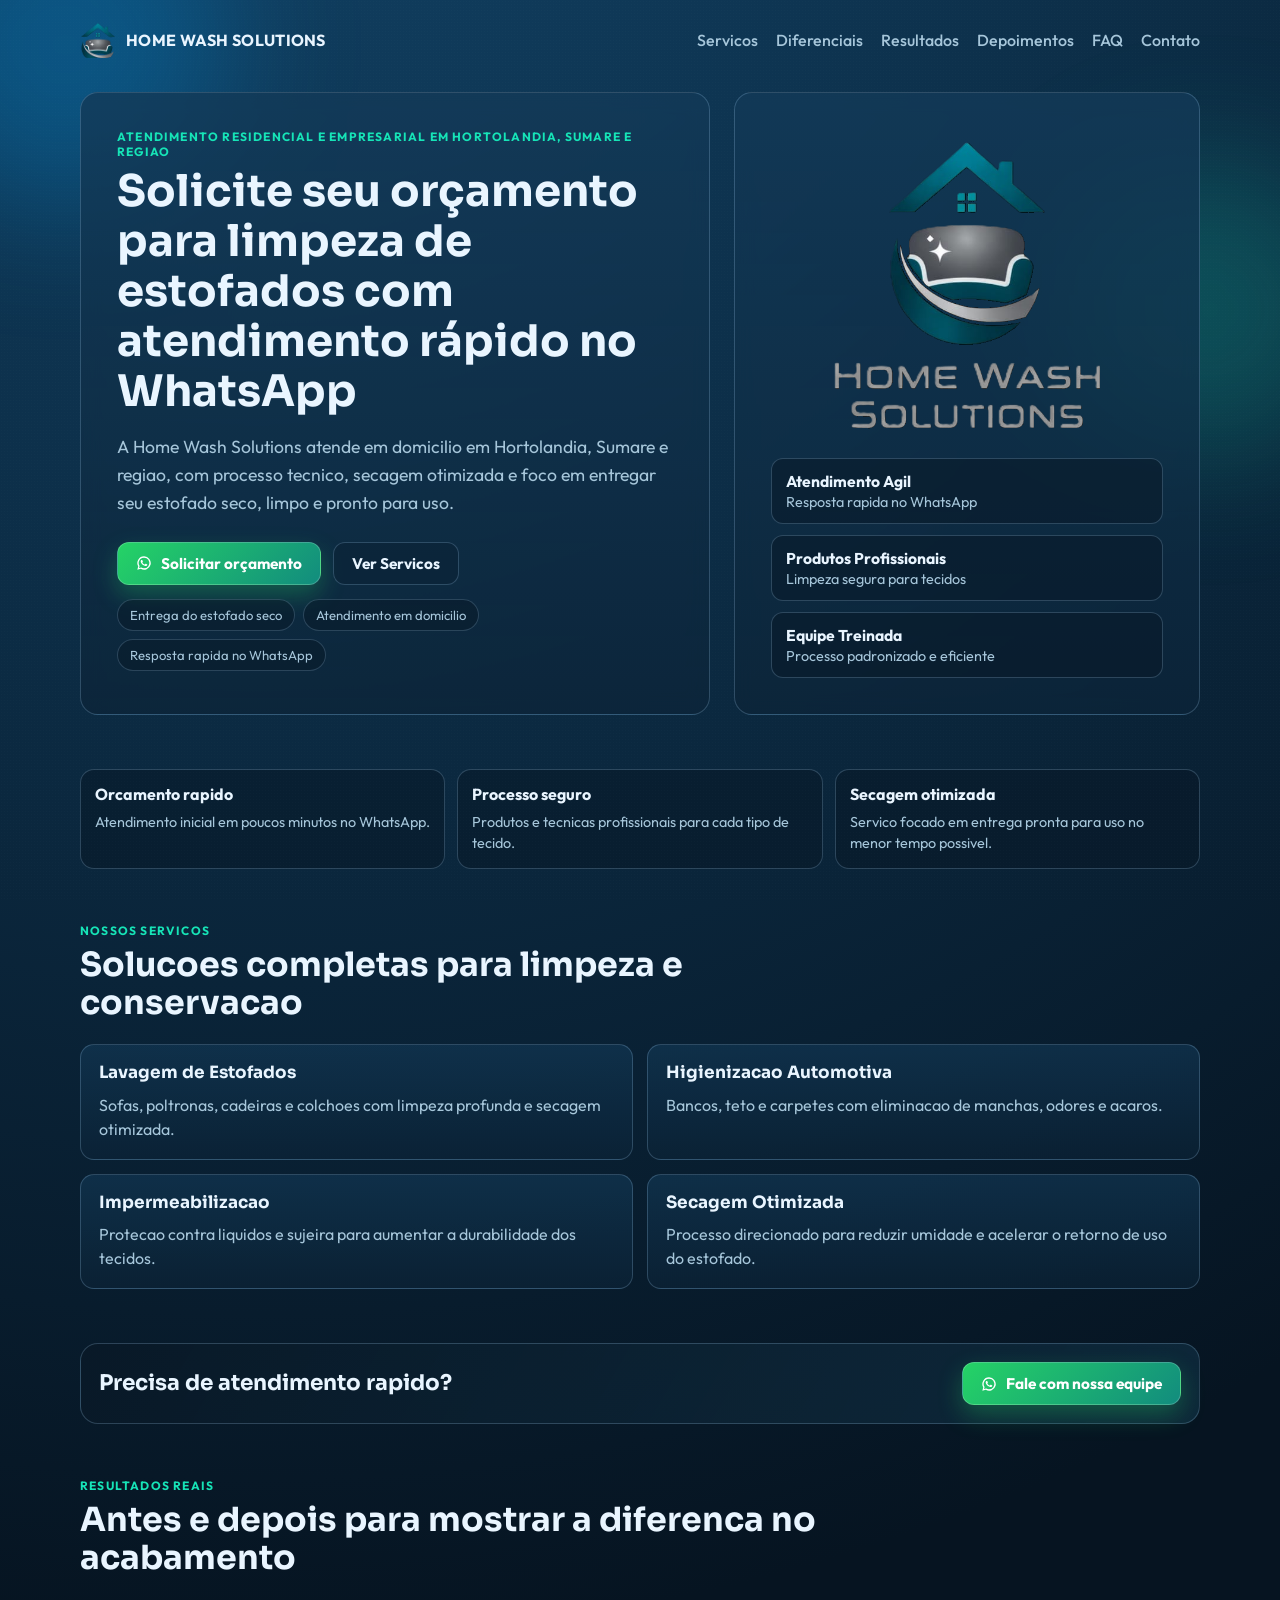
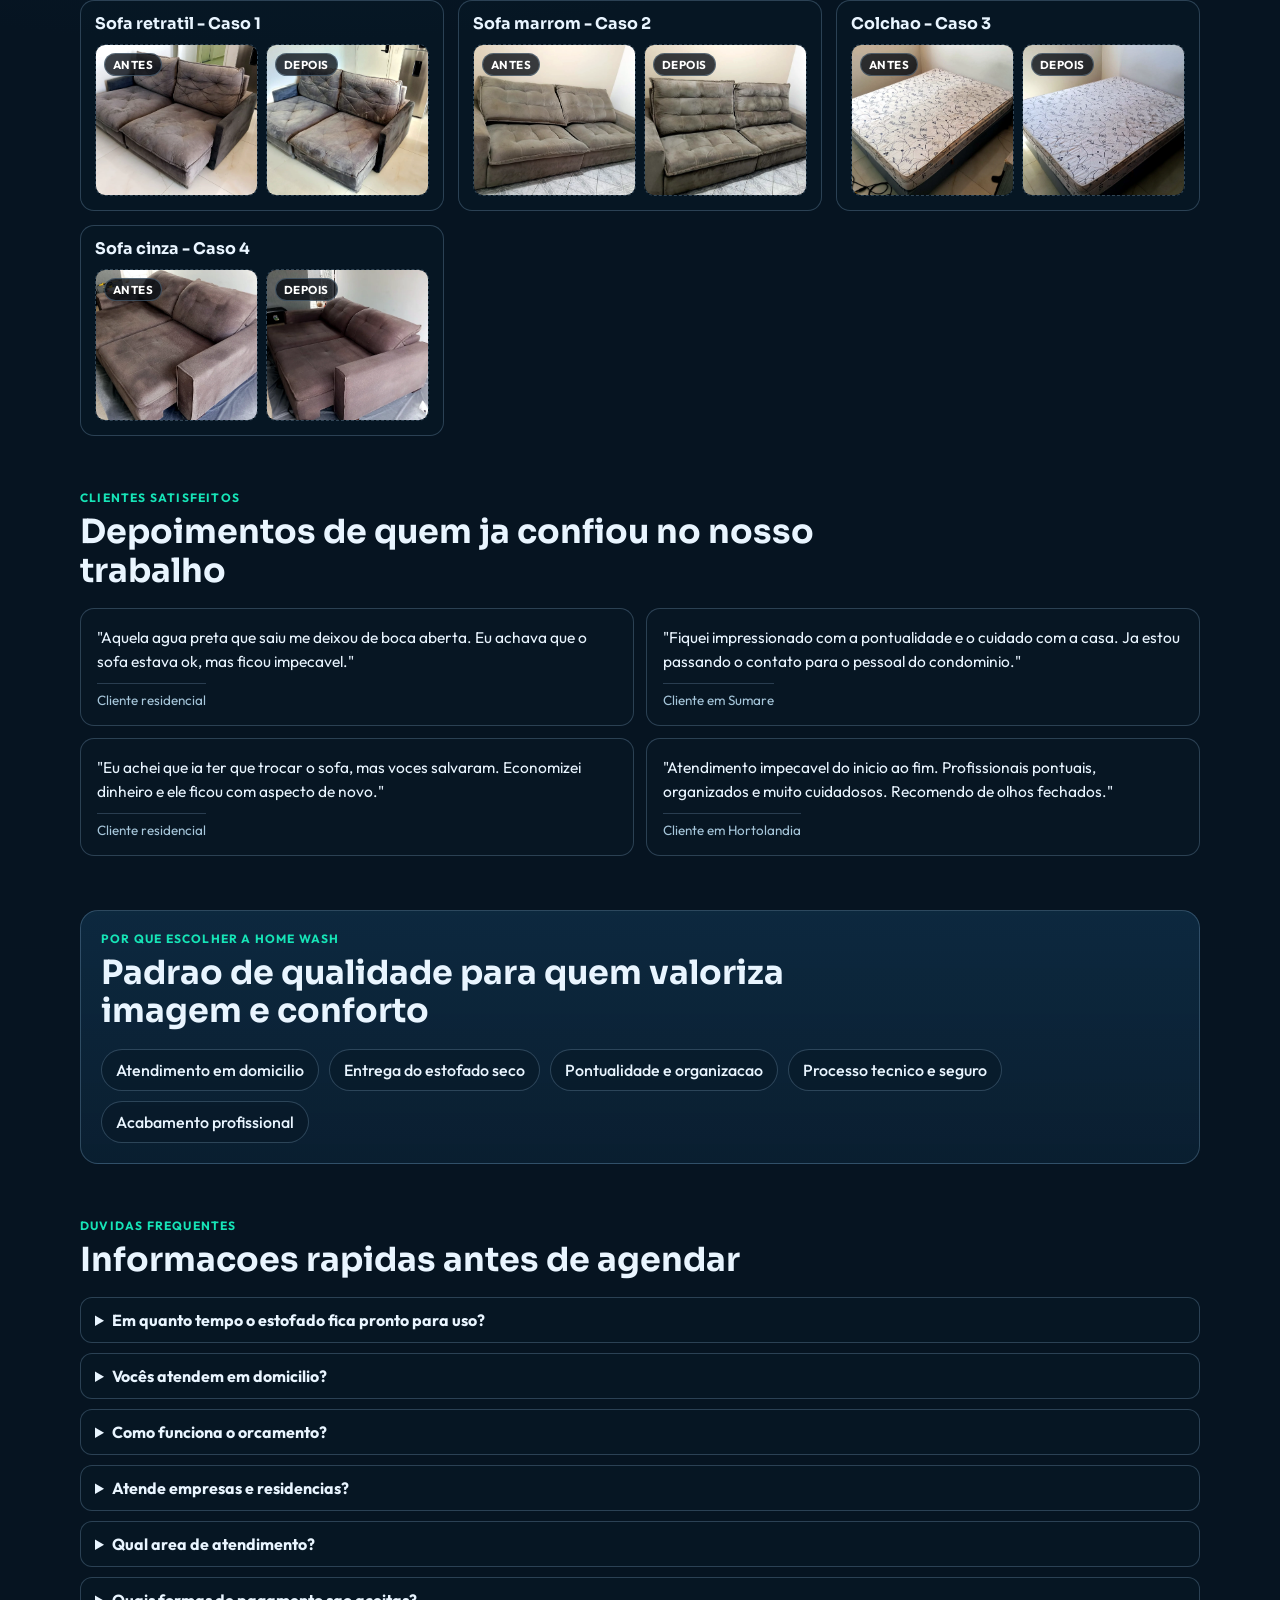
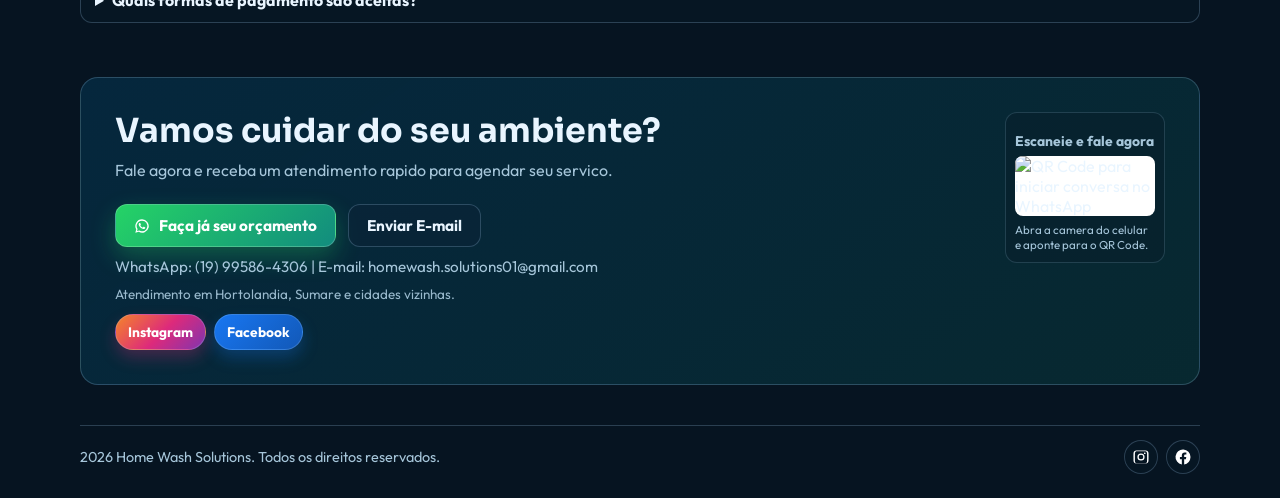
==== index.html @ 8a6bcd0e "Add brand-color hover states for footer social icons" ====
<!doctype html>
<html lang="pt-BR">
<head>
  <meta charset="UTF-8" />
  <meta name="viewport" content="width=device-width, initial-scale=1.0" />
  <title>Home Wash Solutions | Lavagem e Higienizacao Profissional</title>
  <meta name="description" content="Lavagem, higienizacao e impermeabilizacao profissional para estofados e interiores automotivos." />
  <link rel="icon" type="image/png" href="assets/favicon.png" />
  <link rel="preconnect" href="https://fonts.googleapis.com" />
  <link rel="preconnect" href="https://fonts.gstatic.com" crossorigin />
  <link href="https://fonts.googleapis.com/css2?family=Outfit:wght@300;400;500;600;700;800&family=Sora:wght@500;600;700&display=swap" rel="stylesheet" />
  <link rel="stylesheet" href="style.css" />
</head>
<body>
  <div class="bg-orb orb-a"></div>
  <div class="bg-orb orb-b"></div>
  <div class="noise"></div>

  <header class="topbar">
    <a class="brand" href="#inicio">
      <img src="assets/logo_symbol_clean.png" alt="Home Wash" />
      <span>HOME WASH SOLUTIONS</span>
    </a>
    <nav>
      <a href="#servicos">Servicos</a>
      <a href="#diferenciais">Diferenciais</a>
      <a href="#resultados">Resultados</a>
      <a href="#depoimentos">Depoimentos</a>
      <a href="#faq">FAQ</a>
      <a href="#contato">Contato</a>
    </nav>
  </header>

  <main id="inicio" class="hero">
    <section class="hero-copy">
      <p class="kicker">Atendimento residencial e empresarial em Hortolandia, Sumare e regiao</p>
      <h1>Solicite seu orçamento para limpeza de estofados com atendimento rápido no WhatsApp</h1>
      <p class="lead">
        A Home Wash Solutions atende em domicilio em Hortolandia, Sumare e regiao, com processo tecnico, secagem otimizada e foco em entregar seu estofado seco, limpo e pronto para uso.
      </p>
      <div class="cta-row">
        <a class="btn btn-whatsapp" href="https://wa.me/5519995864306" data-whatsapp-link="true" data-whatsapp-origin="hero_topo" target="_blank" rel="noopener noreferrer">
          <span class="btn-icon" aria-hidden="true">
            <svg viewBox="0 0 24 24" width="16" height="16" focusable="false" aria-hidden="true">
              <path d="M12 2a10 10 0 0 0-8.64 15.03L2 22l5.14-1.34A10 10 0 1 0 12 2Zm0 18a8 8 0 0 1-4.08-1.12l-.29-.17-3.06.8.82-2.98-.19-.3A8 8 0 1 1 12 20Zm4.5-6.02c-.25-.13-1.45-.72-1.68-.8-.22-.08-.38-.12-.55.13-.16.25-.62.79-.76.95-.14.17-.28.19-.53.06-.25-.13-1.06-.39-2.02-1.23-.74-.66-1.24-1.48-1.39-1.72-.14-.25-.01-.38.11-.51.11-.11.25-.28.37-.42.13-.14.17-.25.25-.42.08-.17.04-.31-.02-.44-.07-.13-.55-1.33-.75-1.82-.19-.47-.39-.41-.54-.41h-.46c-.17 0-.43.06-.66.31-.22.25-.85.83-.85 2.02s.87 2.35.99 2.52c.12.17 1.71 2.6 4.15 3.65.58.25 1.03.4 1.38.51.58.18 1.12.16 1.54.1.47-.07 1.45-.59 1.65-1.15.2-.56.2-1.04.14-1.15-.07-.1-.22-.16-.47-.29Z"/>
            </svg>
          </span>
          <span>Solicitar orçamento</span>
        </a>
        <a class="btn btn-ghost" href="#servicos">Ver Servicos</a>
      </div>
      <div class="hero-points">
        <span>Entrega do estofado seco</span>
        <span>Atendimento em domicilio</span>
        <span>Resposta rapida no WhatsApp</span>
      </div>
    </section>

    <section class="hero-card">
      <img class="logo-full" src="assets/logo_full_clean.png" alt="Logo Home Wash Solutions" />
      <div class="trust-grid">
        <article>
          <strong>Atendimento Agil</strong>
          <span>Resposta rapida no WhatsApp</span>
        </article>
        <article>
          <strong>Produtos Profissionais</strong>
          <span>Limpeza segura para tecidos</span>
        </article>
        <article>
          <strong>Equipe Treinada</strong>
          <span>Processo padronizado e eficiente</span>
        </article>
      </div>
    </section>
  </main>

  <section class="section quick-proof" aria-label="Confianca e agilidade">
    <article>
      <strong>Orcamento rapido</strong>
      <span>Atendimento inicial em poucos minutos no WhatsApp.</span>
    </article>
    <article>
      <strong>Processo seguro</strong>
      <span>Produtos e tecnicas profissionais para cada tipo de tecido.</span>
    </article>
    <article>
      <strong>Secagem otimizada</strong>
      <span>Servico focado em entrega pronta para uso no menor tempo possivel.</span>
    </article>
  </section>

  <section id="servicos" class="section">
    <div class="section-head">
      <p class="kicker">Nossos servicos</p>
      <h2>Solucoes completas para limpeza e conservacao</h2>
    </div>
    <div class="services-grid">
      <article class="service-card">
        <h3>Lavagem de Estofados</h3>
        <p>Sofas, poltronas, cadeiras e colchoes com limpeza profunda e secagem otimizada.</p>
      </article>
      <article class="service-card">
        <h3>Higienizacao Automotiva</h3>
        <p>Bancos, teto e carpetes com eliminacao de manchas, odores e acaros.</p>
      </article>
      <article class="service-card">
        <h3>Impermeabilizacao</h3>
        <p>Protecao contra liquidos e sujeira para aumentar a durabilidade dos tecidos.</p>
      </article>
      <article class="service-card">
        <h3>Secagem Otimizada</h3>
        <p>Processo direcionado para reduzir umidade e acelerar o retorno de uso do estofado.</p>
      </article>
    </div>
  </section>

  <section class="section cta-strip" aria-label="Chamada para acao">
    <h3>Precisa de atendimento rapido?</h3>
    <a class="btn btn-whatsapp" href="https://wa.me/5519995864306" data-whatsapp-link="true" data-whatsapp-origin="cta_intermediaria" target="_blank" rel="noopener noreferrer">
      <span class="btn-icon" aria-hidden="true">
        <svg viewBox="0 0 24 24" width="16" height="16" focusable="false" aria-hidden="true">
          <path d="M12 2a10 10 0 0 0-8.64 15.03L2 22l5.14-1.34A10 10 0 1 0 12 2Zm0 18a8 8 0 0 1-4.08-1.12l-.29-.17-3.06.8.82-2.98-.19-.3A8 8 0 1 1 12 20Zm4.5-6.02c-.25-.13-1.45-.72-1.68-.8-.22-.08-.38-.12-.55.13-.16.25-.62.79-.76.95-.14.17-.28.19-.53.06-.25-.13-1.06-.39-2.02-1.23-.74-.66-1.24-1.48-1.39-1.72-.14-.25-.01-.38.11-.51.11-.11.25-.28.37-.42.13-.14.17-.25.25-.42.08-.17.04-.31-.02-.44-.07-.13-.55-1.33-.75-1.82-.19-.47-.39-.41-.54-.41h-.46c-.17 0-.43.06-.66.31-.22.25-.85.83-.85 2.02s.87 2.35.99 2.52c.12.17 1.71 2.6 4.15 3.65.58.25 1.03.4 1.38.51.58.18 1.12.16 1.54.1.47-.07 1.45-.59 1.65-1.15.2-.56.2-1.04.14-1.15-.07-.1-.22-.16-.47-.29Z"/>
        </svg>
      </span>
      <span>Fale com nossa equipe</span>
    </a>
  </section>

  <section id="resultados" class="section">
    <div class="section-head">
      <p class="kicker">Resultados reais</p>
      <h2>Antes e depois para mostrar a diferenca no acabamento</h2>
    </div>
    <div class="before-after-grid">
      <article class="before-after-card">
        <h3>Sofa retratil - Caso 1</h3>
        <div class="before-after-pair">
          <div class="before-after-slot">
            <img class="before-after-image" src="assets/resultados/sofa1a.webp" alt="Sofa retratil antes da limpeza" loading="lazy" />
            <span class="before-after-label">Antes</span>
          </div>
          <div class="before-after-slot">
            <img class="before-after-image" src="assets/resultados/sofa1d.webp" alt="Sofa retratil depois da limpeza" loading="lazy" />
            <span class="before-after-label">Depois</span>
          </div>
        </div>
      </article>
      <article class="before-after-card">
        <h3>Sofa marrom - Caso 2</h3>
        <div class="before-after-pair">
          <div class="before-after-slot">
            <img class="before-after-image" src="assets/resultados/sofa2a.webp" alt="Sofa marrom antes da limpeza" loading="lazy" />
            <span class="before-after-label">Antes</span>
          </div>
          <div class="before-after-slot">
            <img class="before-after-image" src="assets/resultados/sofa2d.webp" alt="Sofa marrom depois da limpeza" loading="lazy" />
            <span class="before-after-label">Depois</span>
          </div>
        </div>
      </article>
      <article class="before-after-card">
        <h3>Colchao - Caso 3</h3>
        <div class="before-after-pair">
          <div class="before-after-slot">
            <img class="before-after-image" src="assets/resultados/colchao1a.webp" alt="Colchao antes da higienizacao" loading="lazy" />
            <span class="before-after-label">Antes</span>
          </div>
          <div class="before-after-slot">
            <img class="before-after-image" src="assets/resultados/colchao1d.webp" alt="Colchao depois da higienizacao" loading="lazy" />
            <span class="before-after-label">Depois</span>
          </div>
        </div>
      </article>
      <article class="before-after-card">
        <h3>Sofa cinza - Caso 4</h3>
        <div class="before-after-pair">
          <div class="before-after-slot">
            <img class="before-after-image" src="assets/resultados/sofa3a.webp" alt="Sofa cinza antes da limpeza" loading="lazy" />
            <span class="before-after-label">Antes</span>
          </div>
          <div class="before-after-slot">
            <img class="before-after-image" src="assets/resultados/sofa3d.webp" alt="Sofa cinza depois da limpeza" loading="lazy" />
            <span class="before-after-label">Depois</span>
          </div>
        </div>
      </article>
    </div>
  </section>

  <section id="depoimentos" class="section testimonials">
    <div class="section-head">
      <p class="kicker">Clientes satisfeitos</p>
      <h2>Depoimentos de quem ja confiou no nosso trabalho</h2>
    </div>
    <div class="testimonials-grid">
      <article class="testimonial-card">
        <p>"Aquela agua preta que saiu me deixou de boca aberta. Eu achava que o sofa estava ok, mas ficou impecavel."</p>
        <span>Cliente residencial</span>
      </article>
      <article class="testimonial-card">
        <p>"Fiquei impressionado com a pontualidade e o cuidado com a casa. Ja estou passando o contato para o pessoal do condominio."</p>
        <span>Cliente em Sumare</span>
      </article>
      <article class="testimonial-card">
        <p>"Eu achei que ia ter que trocar o sofa, mas voces salvaram. Economizei dinheiro e ele ficou com aspecto de novo."</p>
        <span>Cliente residencial</span>
      </article>
      <article class="testimonial-card">
        <p>"Atendimento impecavel do inicio ao fim. Profissionais pontuais, organizados e muito cuidadosos. Recomendo de olhos fechados."</p>
        <span>Cliente em Hortolandia</span>
      </article>
    </div>
  </section>

  <section id="diferenciais" class="section section-alt">
    <div class="section-head">
      <p class="kicker">Por que escolher a Home Wash</p>
      <h2>Padrao de qualidade para quem valoriza imagem e conforto</h2>
    </div>
    <div class="features-row">
      <div class="feature-pill">Atendimento em domicilio</div>
      <div class="feature-pill">Entrega do estofado seco</div>
      <div class="feature-pill">Pontualidade e organizacao</div>
      <div class="feature-pill">Processo tecnico e seguro</div>
      <div class="feature-pill">Acabamento profissional</div>
    </div>
  </section>

  <section id="faq" class="section faq-section">
    <div class="section-head">
      <p class="kicker">Duvidas frequentes</p>
      <h2>Informacoes rapidas antes de agendar</h2>
    </div>
    <div class="faq-list">
      <details>
        <summary>Em quanto tempo o estofado fica pronto para uso?</summary>
        <p>O tempo varia conforme o tecido e ambiente, mas o processo e focado em secagem otimizada para liberar o uso o quanto antes.</p>
      </details>
      <details>
        <summary>Vocês atendem em domicilio?</summary>
        <p>Sim. O atendimento e feito no local, com equipamentos e produtos adequados para cada tipo de servico.</p>
      </details>
      <details>
        <summary>Como funciona o orcamento?</summary>
        <p>Voce envia as informacoes no WhatsApp e retornamos com orientacao e valor estimado conforme o tipo de estofado.</p>
      </details>
      <details>
        <summary>Atende empresas e residencias?</summary>
        <p>Sim. Atendemos clientes residenciais e tambem ambientes comerciais.</p>
      </details>
      <details>
        <summary>Qual area de atendimento?</summary>
        <p>Atendemos Hortolandia, Sumare e cidades vizinhas, sempre mediante confirmacao no WhatsApp.</p>
      </details>
      <details>
        <summary>Quais formas de pagamento sao aceitas?</summary>
        <p>As formas de pagamento sao informadas no atendimento para facilitar a confirmacao do servico.</p>
      </details>
    </div>
  </section>

  <section id="contato" class="section contact">
    <div class="contact-box">
      <div class="contact-layout">
        <div class="contact-copy">
          <h2>Vamos cuidar do seu ambiente?</h2>
          <p>Fale agora e receba um atendimento rapido para agendar seu servico.</p>
          <div class="cta-row">
            <a class="btn btn-whatsapp" href="https://wa.me/5519995864306" data-whatsapp-link="true" data-whatsapp-origin="contato_final" target="_blank" rel="noopener noreferrer">
              <span class="btn-icon" aria-hidden="true">
                <svg viewBox="0 0 24 24" width="16" height="16" focusable="false" aria-hidden="true">
                  <path d="M12 2a10 10 0 0 0-8.64 15.03L2 22l5.14-1.34A10 10 0 1 0 12 2Zm0 18a8 8 0 0 1-4.08-1.12l-.29-.17-3.06.8.82-2.98-.19-.3A8 8 0 1 1 12 20Zm4.5-6.02c-.25-.13-1.45-.72-1.68-.8-.22-.08-.38-.12-.55.13-.16.25-.62.79-.76.95-.14.17-.28.19-.53.06-.25-.13-1.06-.39-2.02-1.23-.74-.66-1.24-1.48-1.39-1.72-.14-.25-.01-.38.11-.51.11-.11.25-.28.37-.42.13-.14.17-.25.25-.42.08-.17.04-.31-.02-.44-.07-.13-.55-1.33-.75-1.82-.19-.47-.39-.41-.54-.41h-.46c-.17 0-.43.06-.66.31-.22.25-.85.83-.85 2.02s.87 2.35.99 2.52c.12.17 1.71 2.6 4.15 3.65.58.25 1.03.4 1.38.51.58.18 1.12.16 1.54.1.47-.07 1.45-.59 1.65-1.15.2-.56.2-1.04.14-1.15-.07-.1-.22-.16-.47-.29Z"/>
                </svg>
              </span>
              <span>Faça já seu orçamento</span>
            </a>
            <a class="btn btn-ghost" href="mailto:homewash.solutions01@gmail.com">Enviar E-mail</a>
          </div>
          <p class="contact-meta">WhatsApp: (19) 99586-4306 | E-mail: homewash.solutions01@gmail.com</p>
          <p class="contact-region">Atendimento em Hortolandia, Sumare e cidades vizinhas.</p>
          <div class="social-links" aria-label="Redes sociais">
            <a class="social-link instagram" href="https://www.instagram.com/homewash.solutions" target="_blank" rel="noopener noreferrer">
              <span>Instagram</span>
            </a>
            <a class="social-link facebook" href="https://www.facebook.com/HomeWashSolutions/" target="_blank" rel="noopener noreferrer">
              <span>Facebook</span>
            </a>
          </div>
        </div>
        <aside class="contact-qr" aria-label="QR Code do WhatsApp">
          <p class="qr-title">Escaneie e fale agora</p>
          <img src="https://api.qrserver.com/v1/create-qr-code/?size=220x220&data=https%3A%2F%2Fwa.me%2F5519995864306%3Ftext%3DOl%25C3%25A1!%2520Vi%2520o%2520site%2520da%2520Home%2520Wash%2520Solutions%2520e%2520gostaria%2520de%2520solicitar%2520um%2520or%25C3%25A7amento%2520para%2520limpeza%2520de%2520estofados.%2520Como%2520funciona%253F" alt="QR Code para iniciar conversa no WhatsApp" loading="lazy" />
          <span class="qr-caption">Abra a camera do celular e aponte para o QR Code.</span>
        </aside>
      </div>
    </div>
  </section>

  <footer>
    <div class="footer-content">
      <span><span id="year"></span> Home Wash Solutions. Todos os direitos reservados.</span>
      <div class="footer-social" aria-label="Redes sociais no rodape">
        <a class="footer-social-instagram" href="https://www.instagram.com/homewash.solutions" target="_blank" rel="noopener noreferrer" aria-label="Instagram Home Wash Solutions" title="Instagram">
          <svg viewBox="0 0 24 24" aria-hidden="true" focusable="false">
            <path d="M12 7.2a4.8 4.8 0 1 0 0 9.6 4.8 4.8 0 0 0 0-9.6Zm0 7.9A3.1 3.1 0 1 1 12 8.9a3.1 3.1 0 0 1 0 6.2Zm6.12-8.1a1.12 1.12 0 1 1-2.24 0 1.12 1.12 0 0 1 2.24 0ZM22 6.98c-.05-1.03-.28-1.95-1.03-2.7-.75-.75-1.67-.98-2.7-1.03C17.21 3.2 16.95 3.2 12 3.2s-5.21 0-6.27.05c-1.03.05-1.95.28-2.7 1.03-.75.75-.98 1.67-1.03 2.7C1.95 8.04 1.95 8.3 1.95 12s0 3.96.05 5.02c.05 1.03.28 1.95 1.03 2.7.75.75 1.67.98 2.7 1.03 1.06.05 1.32.05 6.27.05s5.21 0 6.27-.05c1.03-.05 1.95-.28 2.7-1.03.75-.75.98-1.67 1.03-2.7.05-1.06.05-1.32.05-5.02s0-3.96-.05-5.02Zm-1.94 10.58c-.04.84-.18 1.29-.36 1.58-.24.4-.53.69-.93.93-.29.18-.74.32-1.58.36-.91.04-1.18.05-5.19.05s-4.28 0-5.19-.05c-.84-.04-1.29-.18-1.58-.36a2.22 2.22 0 0 1-.93-.93c-.18-.29-.32-.74-.36-1.58-.04-.91-.05-1.18-.05-5.19s0-4.28.05-5.19c.04-.84.18-1.29.36-1.58.24-.4.53-.69.93-.93.29-.18.74-.32 1.58-.36.91-.04 1.18-.05 5.19-.05s4.28 0 5.19.05c.84.04 1.29.18 1.58.36.4.24.69.53.93.93.18.29.32.74.36 1.58.04.91.05 1.18.05 5.19s0 4.28-.05 5.19Z"/>
          </svg>
        </a>
        <a class="footer-social-facebook" href="https://www.facebook.com/HomeWashSolutions/" target="_blank" rel="noopener noreferrer" aria-label="Facebook Home Wash Solutions" title="Facebook">
          <svg viewBox="0 0 24 24" aria-hidden="true" focusable="false">
            <path d="M22 12a10 10 0 1 0-11.56 9.88v-6.98H7.9V12h2.54V9.8c0-2.5 1.5-3.88 3.78-3.88 1.1 0 2.25.2 2.25.2v2.46H15.2c-1.26 0-1.65.78-1.65 1.58V12h2.8l-.45 2.9h-2.35v6.98A10 10 0 0 0 22 12Z"/>
          </svg>
        </a>
      </div>
    </div>
  </footer>

  <script>
    const whatsappPhone = "5519995864306";
    const baseWhatsappMessage = "Olá! Vi o site da Home Wash Solutions e gostaria de solicitar um orçamento para limpeza de estofados. Como funciona?";
    const encodedWhatsappMessage = encodeURIComponent(baseWhatsappMessage);
    const whatsappAppUrl = `whatsapp://send?phone=${whatsappPhone}&text=${encodedWhatsappMessage}`;
    const whatsappWebUrl = `https://wa.me/${whatsappPhone}?text=${encodedWhatsappMessage}`;
    const isMobileDevice = /Android|iPhone|iPad|iPod|IEMobile|Opera Mini/i.test(navigator.userAgent || "");

    document.querySelectorAll('[data-whatsapp-link="true"]').forEach((link) => {
      link.href = isMobileDevice ? whatsappAppUrl : whatsappWebUrl;
      link.addEventListener("click", () => {
        if (!isMobileDevice) {
          return;
        }
        // Fallback para WhatsApp Web se o app nao abrir.
        setTimeout(() => {
          if (!document.hidden) {
            window.location.href = whatsappWebUrl;
          }
        }, 900);
      });
    });

    document.getElementById('year').textContent = new Date().getFullYear();
  </script>
</body>
</html>
---- style.css ----
:root {
  --bg: #061421;
  --bg-soft: #0c2438;
  --card: #0f2f48;
  --card-alt: #133a58;
  --text: #e9f5ff;
  --muted: #a6c6da;
  --line: rgba(173, 220, 255, 0.22);
  --primary: #00a9ff;
  --primary-strong: #0087ce;
  --whatsapp: #25d366;
  --whatsapp-strong: #128c7e;
  --accent: #16e4b7;
  --radius: 18px;
}

* {
  box-sizing: border-box;
}

html,
body {
  margin: 0;
  padding: 0;
}

body {
  font-family: "Outfit", sans-serif;
  background: radial-gradient(circle at 20% -10%, #12456a 0%, var(--bg) 48%), var(--bg);
  color: var(--text);
  min-height: 100vh;
  overflow-x: hidden;
}

.noise {
  position: fixed;
  inset: 0;
  pointer-events: none;
  opacity: 0.12;
  background-image: radial-gradient(rgba(255, 255, 255, 0.12) 0.4px, transparent 0.4px);
  background-size: 3px 3px;
}

.bg-orb {
  position: fixed;
  border-radius: 999px;
  filter: blur(64px);
  z-index: -1;
}

.orb-a {
  width: 330px;
  height: 330px;
  background: rgba(0, 169, 255, 0.25);
  top: -120px;
  left: -100px;
}

.orb-b {
  width: 300px;
  height: 300px;
  background: rgba(22, 228, 183, 0.2);
  right: -80px;
  top: 160px;
}

.topbar {
  width: min(1120px, 92%);
  margin: 22px auto 0;
  display: flex;
  justify-content: space-between;
  align-items: center;
  gap: 14px;
}

.brand {
  display: inline-flex;
  align-items: center;
  gap: 10px;
  color: var(--text);
  text-decoration: none;
  font-weight: 700;
  letter-spacing: 0.3px;
}

.brand img {
  width: 36px;
  height: 36px;
  border-radius: 8px;
  background: transparent;
}

nav {
  display: inline-flex;
  gap: 18px;
}

nav a {
  color: var(--muted);
  text-decoration: none;
  font-weight: 500;
  transition: color 0.2s ease;
}

nav a:hover {
  color: var(--text);
}

.hero {
  width: min(1120px, 92%);
  margin: 34px auto 0;
  display: grid;
  grid-template-columns: 1.15fr 0.85fr;
  gap: 24px;
  align-items: stretch;
}

.hero-copy,
.hero-card {
  background: linear-gradient(180deg, rgba(19, 58, 88, 0.8), rgba(12, 36, 56, 0.72));
  border: 1px solid var(--line);
  border-radius: var(--radius);
  padding: clamp(22px, 3.2vw, 36px);
  backdrop-filter: blur(10px);
}

.kicker {
  text-transform: uppercase;
  letter-spacing: 1.2px;
  color: var(--accent);
  font-size: 12px;
  margin: 0 0 8px;
  font-weight: 700;
}

h1,
h2,
h3 {
  font-family: "Sora", sans-serif;
  line-height: 1.15;
  margin: 0;
}

h1 {
  font-size: clamp(1.8rem, 3.4vw, 3rem);
}

h2 {
  font-size: clamp(1.5rem, 2.6vw, 2.3rem);
}

.lead {
  color: var(--muted);
  font-size: clamp(1rem, 1.5vw, 1.1rem);
  line-height: 1.6;
  max-width: 58ch;
  margin: 16px 0 0;
}

.cta-row {
  display: flex;
  flex-wrap: wrap;
  gap: 12px;
  margin-top: 24px;
}

.hero-points {
  margin-top: 14px;
  display: flex;
  flex-wrap: wrap;
  gap: 8px;
}

.hero-points span {
  border: 1px solid rgba(173, 220, 255, 0.2);
  border-radius: 999px;
  padding: 7px 12px;
  font-size: 0.82rem;
  color: var(--muted);
  background: rgba(9, 25, 39, 0.5);
}

.btn {
  display: inline-flex;
  align-items: center;
  justify-content: center;
  gap: 9px;
  white-space: nowrap;
  border-radius: 12px;
  padding: 11px 18px;
  text-decoration: none;
  font-weight: 700;
  font-size: 0.96rem;
  border: 1px solid transparent;
  transition: transform 0.22s ease, box-shadow 0.22s ease, background-color 0.22s ease;
}

.btn:hover {
  transform: translateY(-2px);
}

.btn-primary {
  color: white;
  background: linear-gradient(135deg, var(--primary), var(--primary-strong));
  box-shadow: 0 10px 24px rgba(0, 169, 255, 0.28);
}

.btn-whatsapp {
  color: #fff;
  background: linear-gradient(135deg, var(--whatsapp), var(--whatsapp-strong));
  box-shadow: 0 10px 24px rgba(37, 211, 102, 0.3);
  border-color: rgba(255, 255, 255, 0.2);
}

.btn-whatsapp:hover {
  box-shadow: 0 12px 28px rgba(37, 211, 102, 0.34);
}

.btn-icon {
  width: 16px;
  height: 16px;
  min-width: 16px;
  min-height: 16px;
  display: inline-flex;
  align-items: center;
  justify-content: center;
  line-height: 1;
  flex: 0 0 auto;
}

.btn-icon svg {
  width: 16px;
  height: 16px;
  fill: currentColor;
  display: block;
}

.btn-ghost {
  color: var(--text);
  border-color: var(--line);
  background: rgba(12, 36, 56, 0.65);
}

.logo-full {
  width: min(290px, 95%);
  display: block;
  margin: 0 auto 18px;
}

.trust-grid {
  display: grid;
  gap: 11px;
}

.trust-grid article {
  border: 1px solid var(--line);
  border-radius: 12px;
  background: rgba(9, 25, 39, 0.54);
  padding: 12px 14px;
}

.trust-grid strong {
  display: block;
  font-size: 0.98rem;
}

.trust-grid span {
  color: var(--muted);
  font-size: 0.9rem;
}

.section {
  width: min(1120px, 92%);
  margin: 54px auto 0;
}

.quick-proof {
  display: grid;
  grid-template-columns: repeat(3, minmax(0, 1fr));
  gap: 12px;
}

.quick-proof article {
  border: 1px solid var(--line);
  border-radius: 14px;
  background: rgba(9, 25, 39, 0.55);
  padding: 14px;
}

.quick-proof strong {
  display: block;
  font-size: 1rem;
}

.quick-proof span {
  display: block;
  margin-top: 8px;
  color: var(--muted);
  font-size: 0.9rem;
  line-height: 1.45;
}

.section-head {
  max-width: 740px;
}

.section-head h2 {
  margin-top: 8px;
}

.services-grid {
  margin-top: 22px;
  display: grid;
  grid-template-columns: repeat(2, minmax(0, 1fr));
  gap: 14px;
}

.service-card {
  border: 1px solid var(--line);
  border-radius: 14px;
  padding: 18px;
  background: linear-gradient(180deg, rgba(19, 58, 88, 0.6), rgba(12, 36, 56, 0.6));
}

.service-card h3 {
  font-size: 1.06rem;
}

.service-card p {
  margin: 10px 0 0;
  color: var(--muted);
  line-height: 1.5;
}

.section-alt {
  border: 1px solid var(--line);
  border-radius: var(--radius);
  padding: 20px;
  background: linear-gradient(180deg, rgba(19, 58, 88, 0.55), rgba(12, 36, 56, 0.68));
}

.cta-strip {
  border: 1px solid var(--line);
  border-radius: var(--radius);
  background: linear-gradient(120deg, rgba(9, 25, 39, 0.84), rgba(18, 51, 72, 0.62));
  padding: 18px;
  display: flex;
  gap: 16px;
  justify-content: space-between;
  align-items: center;
}

.cta-strip h3 {
  font-size: clamp(1.05rem, 2.1vw, 1.35rem);
}

.before-after-grid {
  margin-top: 22px;
  display: grid;
  grid-template-columns: repeat(3, minmax(0, 1fr));
  gap: 14px;
}

.before-after-card {
  border: 1px solid var(--line);
  border-radius: 14px;
  padding: 14px;
  background: rgba(9, 25, 39, 0.52);
}

.before-after-card h3 {
  font-size: 1rem;
}

.before-after-pair {
  margin-top: 11px;
  display: grid;
  grid-template-columns: 1fr 1fr;
  gap: 8px;
}

.before-after-slot {
  position: relative;
  border: 1px dashed rgba(173, 220, 255, 0.26);
  border-radius: 10px;
  min-height: 128px;
  display: flex;
  align-items: center;
  justify-content: center;
  text-align: center;
  color: var(--muted);
  font-size: 0.83rem;
  background: rgba(5, 14, 23, 0.55);
  overflow: hidden;
}

.before-after-image {
  width: 100%;
  height: 100%;
  min-height: 150px;
  object-fit: cover;
  display: block;
}

.before-after-label {
  position: absolute;
  left: 8px;
  top: 8px;
  font-size: 0.72rem;
  font-weight: 700;
  text-transform: uppercase;
  letter-spacing: 0.04em;
  color: #ffffff;
  background: rgba(4, 10, 17, 0.78);
  border: 1px solid rgba(173, 220, 255, 0.28);
  border-radius: 999px;
  padding: 3px 8px;
}

.testimonials-grid {
  margin-top: 18px;
  display: grid;
  grid-template-columns: repeat(2, minmax(0, 1fr));
  gap: 12px;
}

.testimonial-card {
  border: 1px solid var(--line);
  border-radius: 14px;
  padding: 16px;
  background: rgba(9, 25, 39, 0.58);
}

.testimonial-card p {
  margin: 0;
  color: var(--text);
  line-height: 1.55;
  font-size: 0.97rem;
}

.testimonial-card span {
  display: inline-block;
  margin-top: 10px;
  color: var(--muted);
  font-size: 0.84rem;
  border-top: 1px solid rgba(173, 220, 255, 0.2);
  padding-top: 8px;
}

.faq-list {
  margin-top: 18px;
  display: grid;
  gap: 10px;
}

.faq-list details {
  border: 1px solid var(--line);
  border-radius: 12px;
  background: rgba(9, 25, 39, 0.52);
  padding: 12px 14px;
}

.faq-list summary {
  cursor: pointer;
  font-weight: 700;
}

.faq-list p {
  margin: 8px 0 0;
  color: var(--muted);
  line-height: 1.5;
}

.features-row {
  margin-top: 18px;
  display: flex;
  flex-wrap: wrap;
  gap: 10px;
}

.feature-pill {
  border: 1px solid var(--line);
  border-radius: 999px;
  padding: 10px 14px;
  background: rgba(9, 25, 39, 0.58);
  color: var(--text);
  font-weight: 500;
}

.contact {
  margin-bottom: 40px;
}

.contact-box {
  border: 1px solid var(--line);
  border-radius: var(--radius);
  padding: clamp(20px, 3vw, 34px);
  background: linear-gradient(145deg, rgba(0, 169, 255, 0.13), rgba(22, 228, 183, 0.1));
}

.contact-layout {
  display: grid;
  grid-template-columns: minmax(0, 1.1fr) auto;
  gap: 16px;
  align-items: start;
}

.contact-qr {
  width: 160px;
  border: 1px solid rgba(173, 220, 255, 0.16);
  border-radius: 12px;
  background: rgba(9, 25, 39, 0.36);
  padding: 9px;
  display: grid;
  gap: 6px;
  justify-self: end;
}

.contact-qr img {
  width: 100%;
  height: auto;
  border-radius: 8px;
  background: #fff;
}

.qr-title {
  margin: 0;
  font-weight: 700;
  font-size: 0.87rem;
}

.qr-caption {
  color: var(--muted);
  font-size: 0.72rem;
  line-height: 1.35;
}

.contact-box p {
  color: var(--muted);
  margin: 10px 0 0;
}

.contact-meta {
  margin-top: 16px;
  font-size: 0.95rem;
}

.contact-region {
  margin-top: 8px;
  font-size: 0.84rem;
  color: var(--muted);
  opacity: 0.92;
}

.social-links {
  margin-top: 12px;
  display: flex;
  flex-wrap: wrap;
  gap: 8px;
}

.social-link {
  display: inline-flex;
  align-items: center;
  justify-content: center;
  text-decoration: none;
  font-weight: 700;
  font-size: 0.86rem;
  padding: 8px 12px;
  border-radius: 999px;
  border: 1px solid rgba(173, 220, 255, 0.22);
  color: #ffffff;
  transition: transform 0.2s ease, box-shadow 0.2s ease;
}

.social-link:hover {
  transform: translateY(-1px);
}

.social-link.instagram {
  background: linear-gradient(135deg, #f58529 0%, #dd2a7b 52%, #8134af 100%);
  box-shadow: 0 8px 16px rgba(221, 42, 123, 0.28);
}

.social-link.facebook {
  background: linear-gradient(135deg, #1877f2 0%, #1258b7 100%);
  box-shadow: 0 8px 16px rgba(24, 119, 242, 0.28);
}

footer {
  width: min(1120px, 92%);
  margin: 0 auto 24px;
  border-top: 1px solid var(--line);
  padding-top: 14px;
  color: var(--muted);
  font-size: 0.9rem;
}

.footer-content {
  display: flex;
  align-items: center;
  justify-content: space-between;
  gap: 12px;
}

.footer-social {
  display: inline-flex;
  align-items: center;
  gap: 8px;
}

.footer-social a {
  width: 34px;
  height: 34px;
  border-radius: 50%;
  border: 1px solid rgba(173, 220, 255, 0.22);
  background: rgba(9, 25, 39, 0.55);
  display: inline-flex;
  align-items: center;
  justify-content: center;
  color: #ffffff;
  transition: transform 0.2s ease, border-color 0.2s ease;
}

.footer-social a:hover {
  transform: translateY(-1px);
  border-color: rgba(173, 220, 255, 0.45);
}

.footer-social-instagram:hover {
  background: linear-gradient(135deg, #f58529 0%, #dd2a7b 52%, #8134af 100%);
  border-color: rgba(245, 133, 41, 0.72);
}

.footer-social-facebook:hover {
  background: #1877f2;
  border-color: rgba(24, 119, 242, 0.82);
}

.footer-social svg {
  width: 18px;
  height: 18px;
  fill: currentColor;
}

@media (max-width: 900px) {
  .hero {
    grid-template-columns: 1fr;
  }

  .quick-proof,
  .before-after-grid,
  .testimonials-grid {
    grid-template-columns: 1fr;
  }

  .cta-strip {
    flex-direction: column;
    align-items: flex-start;
  }

  nav {
    gap: 12px;
    font-size: 0.95rem;
  }

  .services-grid {
    grid-template-columns: 1fr;
  }

  .contact-layout {
    grid-template-columns: 1fr;
  }

  .contact-qr {
    width: min(160px, 62vw);
    justify-self: start;
  }

  .social-links {
    gap: 6px;
  }

  .social-link {
    font-size: 0.82rem;
    padding: 7px 11px;
  }
}

@media (max-width: 560px) {
  .topbar {
    flex-direction: column;
    align-items: flex-start;
  }

  .btn {
    font-size: 0.9rem;
    padding: 10px 14px;
  }

  .brand span {
    font-size: 0.88rem;
  }

  .hero-copy,
  .hero-card {
    padding: 18px;
  }

  .footer-content {
    flex-direction: column;
    align-items: flex-start;
    gap: 8px;
  }
}
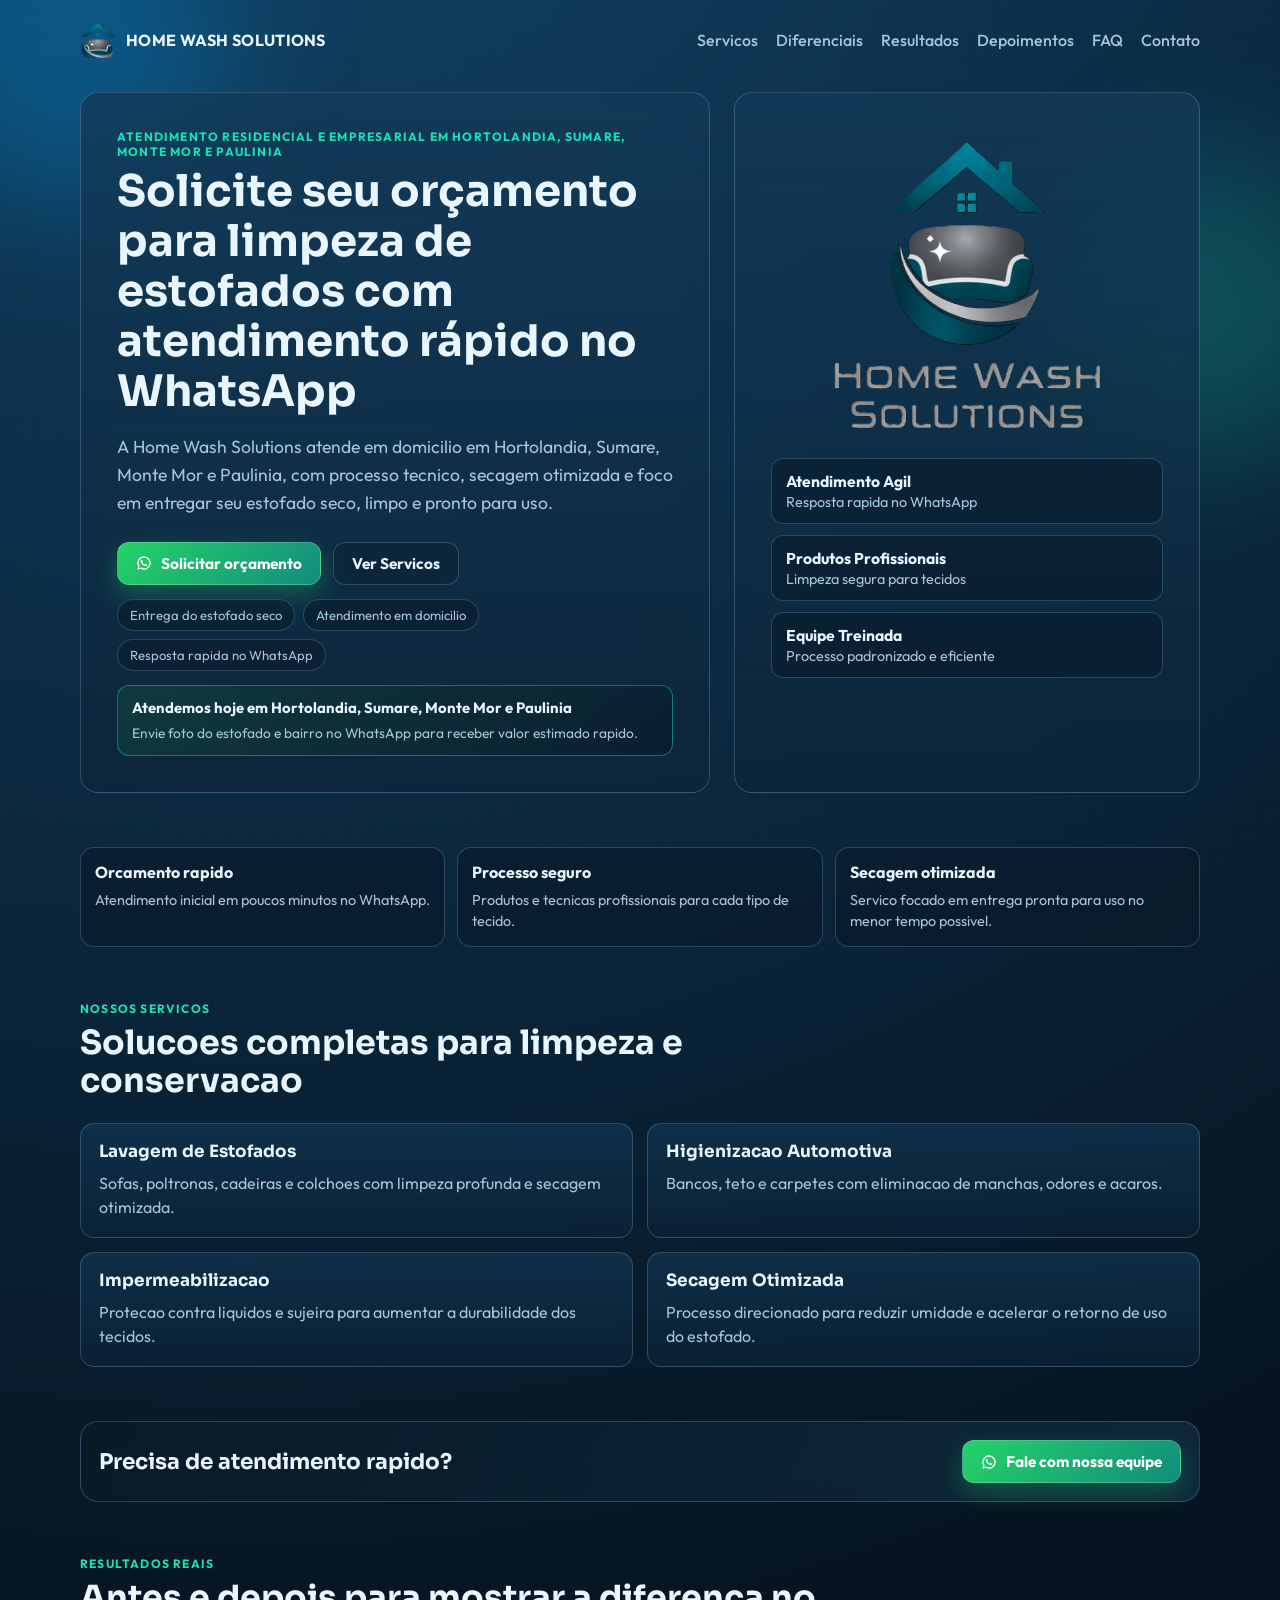
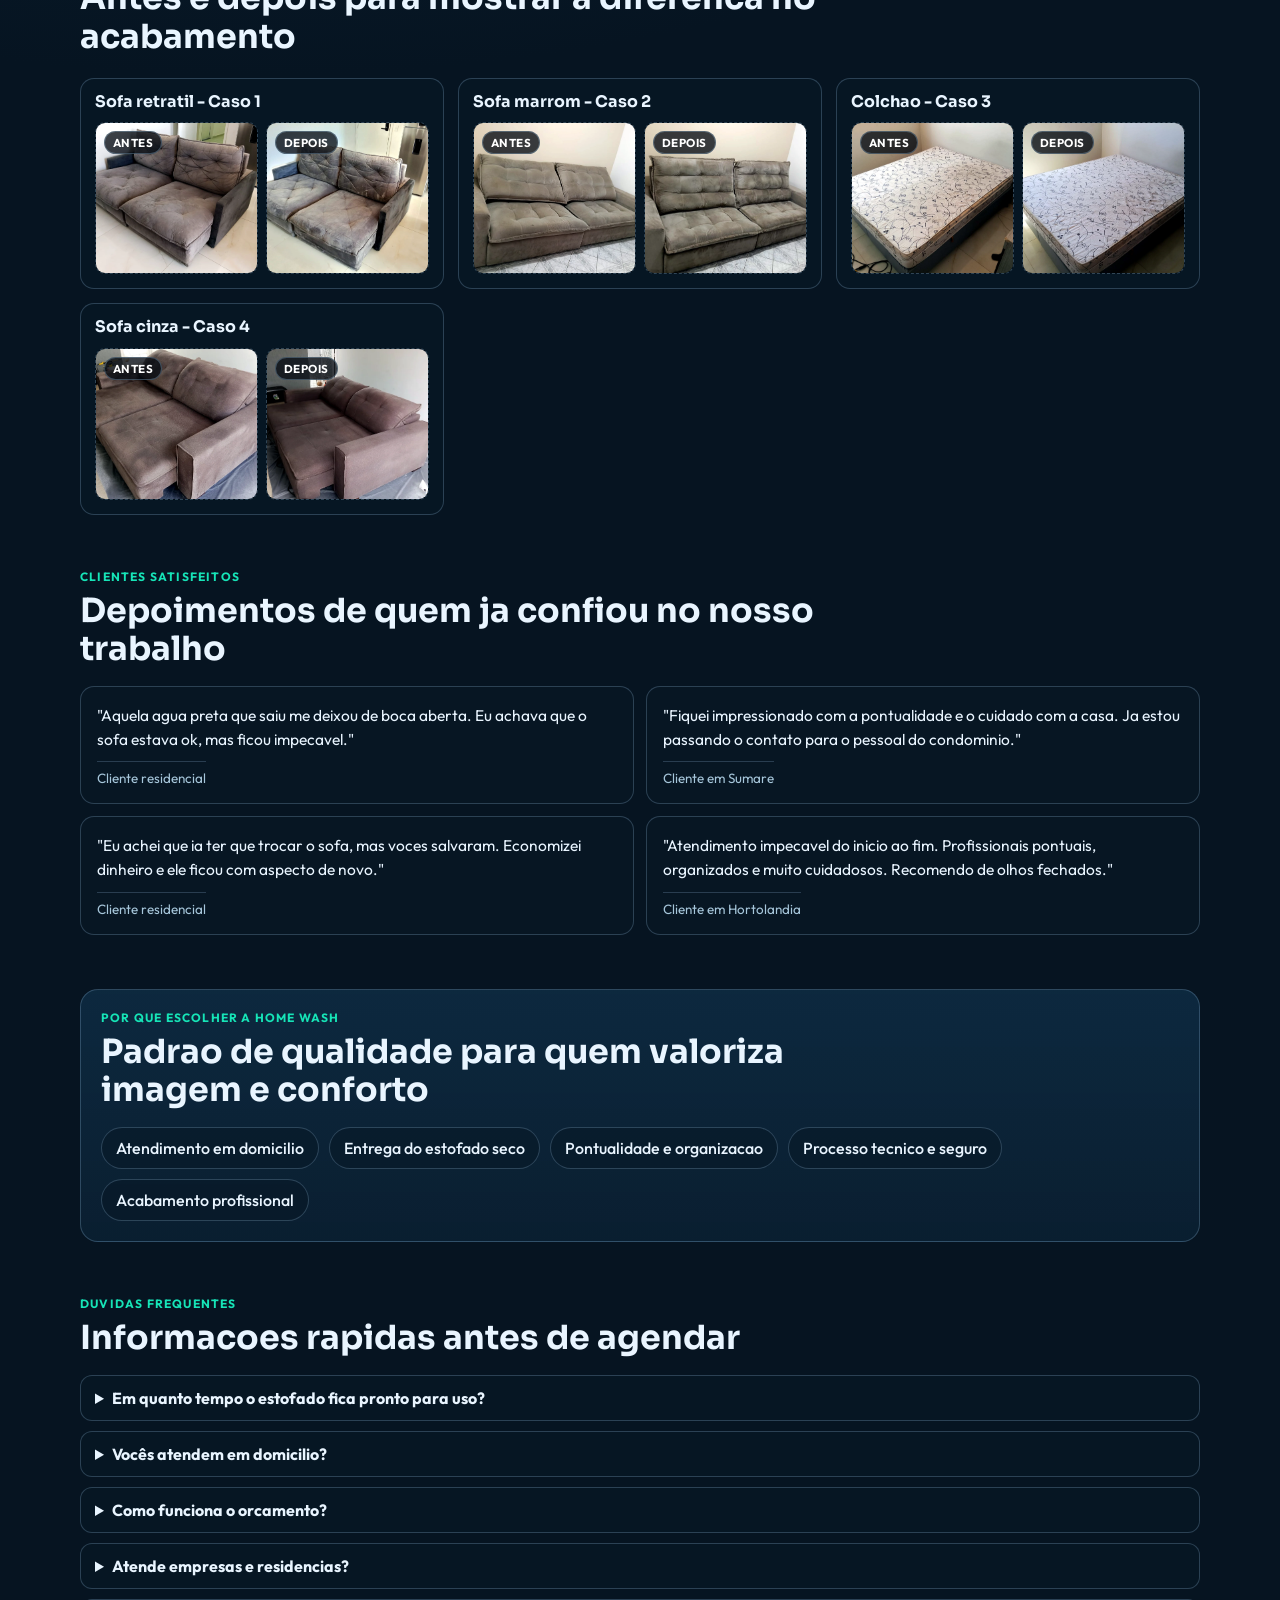
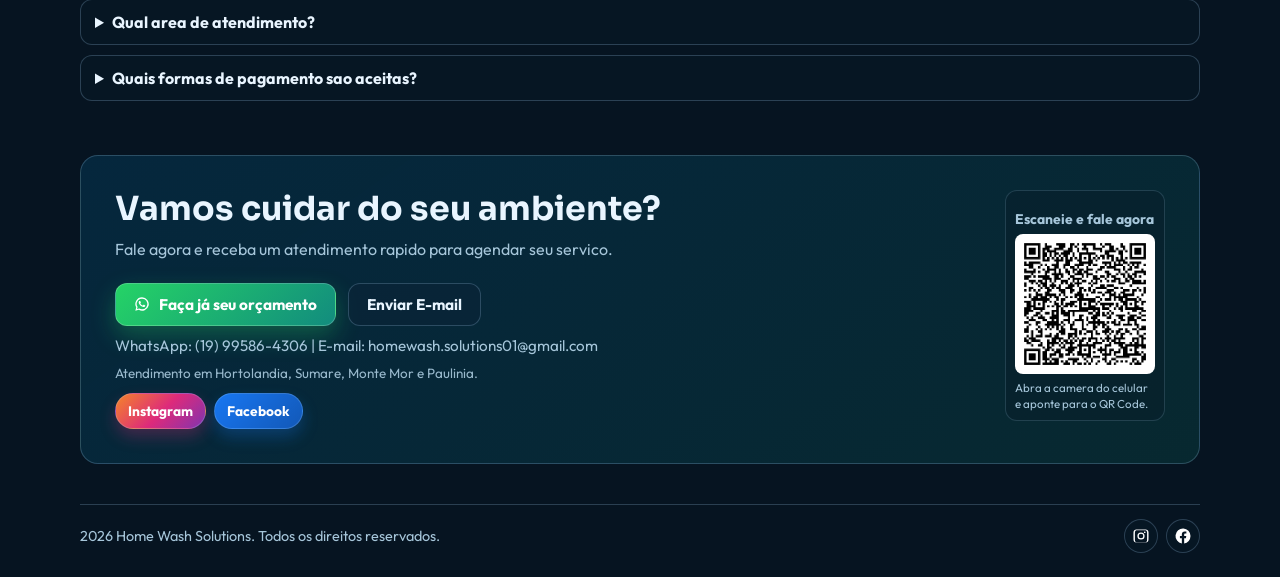
==== commit 6b716fbc: "Melhora conversao da landing com CTA mobile, QR local e SEO local" ====
--- a/index.html
+++ b/index.html
@@ -3,13 +3,56 @@
 <head>
   <meta charset="UTF-8" />
   <meta name="viewport" content="width=device-width, initial-scale=1.0" />
-  <title>Home Wash Solutions | Lavagem e Higienizacao Profissional</title>
-  <meta name="description" content="Lavagem, higienizacao e impermeabilizacao profissional para estofados e interiores automotivos." />
+  <title>Limpeza de Sofa em Hortolandia, Sumare, Monte Mor e Paulinia | Home Wash Solutions</title>
+  <meta name="description" content="Limpeza e higienizacao de estofados em Hortolandia, Sumare, Monte Mor e Paulinia. Orcamento rapido no WhatsApp e atendimento em domicilio." />
+  <meta name="robots" content="index,follow" />
+  <meta property="og:type" content="website" />
+  <meta property="og:title" content="Limpeza de Sofa em Hortolandia e Regiao | Home Wash Solutions" />
+  <meta property="og:description" content="Atendimento em domicilio com orcamento rapido no WhatsApp para sofas, colchoes e estofados." />
+  <meta property="og:image" content="assets/resultados/google_ads/sofa3_comparativo_1200x628.jpg" />
+  <meta property="og:locale" content="pt_BR" />
+  <meta name="twitter:card" content="summary_large_image" />
+  <meta name="twitter:title" content="Limpeza de Sofa em Hortolandia e Regiao" />
+  <meta name="twitter:description" content="Limpeza profissional de estofados com atendimento rapido no WhatsApp." />
+  <script type="application/ld+json">
+    {
+      "@context": "https://schema.org",
+      "@type": "LocalBusiness",
+      "name": "Home Wash Solutions",
+      "image": "assets/logo_full_clean.png",
+      "telephone": "+55 19 99586-4306",
+      "email": "homewash.solutions01@gmail.com",
+      "areaServed": [
+        "Hortolandia",
+        "Sumare",
+        "Monte Mor",
+        "Paulinia"
+      ],
+      "sameAs": [
+        "https://www.instagram.com/homewash.solutions",
+        "https://www.facebook.com/HomeWashSolutions/"
+      ],
+      "serviceType": [
+        "Lavagem de estofados",
+        "Higienizacao de sofas",
+        "Lavagem de colchoes",
+        "Impermeabilizacao de tecidos"
+      ]
+    }
+  </script>
   <link rel="icon" type="image/png" href="assets/favicon.png" />
   <link rel="preconnect" href="https://fonts.googleapis.com" />
   <link rel="preconnect" href="https://fonts.gstatic.com" crossorigin />
   <link href="https://fonts.googleapis.com/css2?family=Outfit:wght@300;400;500;600;700;800&family=Sora:wght@500;600;700&display=swap" rel="stylesheet" />
   <link rel="stylesheet" href="style.css" />
+  <!-- Google tag (gtag.js) -->
+  <script async src="https://www.googletagmanager.com/gtag/js?id=AW-18009410978"></script>
+  <script>
+    window.dataLayer = window.dataLayer || [];
+    function gtag(){dataLayer.push(arguments);}
+    gtag('js', new Date());
+    gtag('config', 'AW-18009410978');
+  </script>
 </head>
 <body>
   <div class="bg-orb orb-a"></div>
@@ -33,10 +76,10 @@
 
   <main id="inicio" class="hero">
     <section class="hero-copy">
-      <p class="kicker">Atendimento residencial e empresarial em Hortolandia, Sumare e regiao</p>
+      <p class="kicker">Atendimento residencial e empresarial em Hortolandia, Sumare, Monte Mor e Paulinia</p>
       <h1>Solicite seu orçamento para limpeza de estofados com atendimento rápido no WhatsApp</h1>
       <p class="lead">
-        A Home Wash Solutions atende em domicilio em Hortolandia, Sumare e regiao, com processo tecnico, secagem otimizada e foco em entregar seu estofado seco, limpo e pronto para uso.
+        A Home Wash Solutions atende em domicilio em Hortolandia, Sumare, Monte Mor e Paulinia, com processo tecnico, secagem otimizada e foco em entregar seu estofado seco, limpo e pronto para uso.
       </p>
       <div class="cta-row">
         <a class="btn btn-whatsapp" href="https://wa.me/5519995864306" data-whatsapp-link="true" data-whatsapp-origin="hero_topo" target="_blank" rel="noopener noreferrer">
@@ -53,6 +96,10 @@
         <span>Entrega do estofado seco</span>
         <span>Atendimento em domicilio</span>
         <span>Resposta rapida no WhatsApp</span>
+      </div>
+      <div class="hero-alert" role="status" aria-label="Disponibilidade de atendimento">
+        <strong>Atendemos hoje em Hortolandia, Sumare, Monte Mor e Paulinia</strong>
+        <span>Envie foto do estofado e bairro no WhatsApp para receber valor estimado rapido.</span>
       </div>
     </section>
 
@@ -278,7 +325,7 @@
             <a class="btn btn-ghost" href="mailto:homewash.solutions01@gmail.com">Enviar E-mail</a>
           </div>
           <p class="contact-meta">WhatsApp: (19) 99586-4306 | E-mail: homewash.solutions01@gmail.com</p>
-          <p class="contact-region">Atendimento em Hortolandia, Sumare e cidades vizinhas.</p>
+          <p class="contact-region">Atendimento em Hortolandia, Sumare, Monte Mor e Paulinia.</p>
           <div class="social-links" aria-label="Redes sociais">
             <a class="social-link instagram" href="https://www.instagram.com/homewash.solutions" target="_blank" rel="noopener noreferrer">
               <span>Instagram</span>
@@ -290,7 +337,7 @@
         </div>
         <aside class="contact-qr" aria-label="QR Code do WhatsApp">
           <p class="qr-title">Escaneie e fale agora</p>
-          <img src="https://api.qrserver.com/v1/create-qr-code/?size=220x220&data=https%3A%2F%2Fwa.me%2F5519995864306%3Ftext%3DOl%25C3%25A1!%2520Vi%2520o%2520site%2520da%2520Home%2520Wash%2520Solutions%2520e%2520gostaria%2520de%2520solicitar%2520um%2520or%25C3%25A7amento%2520para%2520limpeza%2520de%2520estofados.%2520Como%2520funciona%253F" alt="QR Code para iniciar conversa no WhatsApp" loading="lazy" />
+          <img src="assets/whatsapp_qr.png" alt="QR Code para iniciar conversa no WhatsApp" loading="lazy" />
           <span class="qr-caption">Abra a camera do celular e aponte para o QR Code.</span>
         </aside>
       </div>
@@ -315,20 +362,86 @@
     </div>
   </footer>
 
+  <a class="wa-float" href="https://wa.me/5519995864306" data-whatsapp-link="true" data-whatsapp-origin="float_mobile" target="_blank" rel="noopener noreferrer" aria-label="Abrir WhatsApp para solicitar orcamento">
+    <span class="btn-icon" aria-hidden="true">
+      <svg viewBox="0 0 24 24" width="16" height="16" focusable="false" aria-hidden="true">
+        <path d="M12 2a10 10 0 0 0-8.64 15.03L2 22l5.14-1.34A10 10 0 1 0 12 2Zm0 18a8 8 0 0 1-4.08-1.12l-.29-.17-3.06.8.82-2.98-.19-.3A8 8 0 1 1 12 20Zm4.5-6.02c-.25-.13-1.45-.72-1.68-.8-.22-.08-.38-.12-.55.13-.16.25-.62.79-.76.95-.14.17-.28.19-.53.06-.25-.13-1.06-.39-2.02-1.23-.74-.66-1.24-1.48-1.39-1.72-.14-.25-.01-.38.11-.51.11-.11.25-.28.37-.42.13-.14.17-.25.25-.42.08-.17.04-.31-.02-.44-.07-.13-.55-1.33-.75-1.82-.19-.47-.39-.41-.54-.41h-.46c-.17 0-.43.06-.66.31-.22.25-.85.83-.85 2.02s.87 2.35.99 2.52c.12.17 1.71 2.6 4.15 3.65.58.25 1.03.4 1.38.51.58.18 1.12.16 1.54.1.47-.07 1.45-.59 1.65-1.15.2-.56.2-1.04.14-1.15-.07-.1-.22-.16-.47-.29Z"/>
+      </svg>
+    </span>
+    <span>WhatsApp</span>
+  </a>
+
   <script>
+    const GOOGLE_ADS_ACCOUNT_ID = "AW-18009410978";
+    const GOOGLE_ADS_WHATSAPP_CONVERSION_LABEL = "";
+
     const whatsappPhone = "5519995864306";
-    const baseWhatsappMessage = "Olá! Vi o site da Home Wash Solutions e gostaria de solicitar um orçamento para limpeza de estofados. Como funciona?";
-    const encodedWhatsappMessage = encodeURIComponent(baseWhatsappMessage);
-    const whatsappAppUrl = `whatsapp://send?phone=${whatsappPhone}&text=${encodedWhatsappMessage}`;
-    const whatsappWebUrl = `https://wa.me/${whatsappPhone}?text=${encodedWhatsappMessage}`;
+    const baseWhatsappMessage = "Ola! Vi o site da Home Wash Solutions e gostaria de solicitar um orcamento para limpeza de estofados. Como funciona?";
     const isMobileDevice = /Android|iPhone|iPad|iPod|IEMobile|Opera Mini/i.test(navigator.userAgent || "");
+    const currentUrl = new URL(window.location.href);
+    const search = currentUrl.searchParams;
+
+    function buildTrackingSuffix(origin) {
+      const trackingFields = [
+        ["utm_source", search.get("utm_source") || "site"],
+        ["utm_medium", search.get("utm_medium") || "organico"],
+        ["utm_campaign", search.get("utm_campaign") || "nao_informado"],
+        ["utm_content", search.get("utm_content") || origin],
+        ["utm_term", search.get("utm_term") || ""],
+        ["gclid", search.get("gclid") || ""]
+      ];
+
+      const parts = trackingFields
+        .filter(([, value]) => value)
+        .map(([key, value]) => `${key}=${value}`);
+
+      return parts.length ? `\n\nOrigem: ${parts.join(" | ")}` : "";
+    }
+
+    function buildWhatsappUrl(origin, mobile) {
+      const message = `${baseWhatsappMessage}${buildTrackingSuffix(origin)}`;
+      const encodedMessage = encodeURIComponent(message);
+
+      if (mobile) {
+        return `whatsapp://send?phone=${whatsappPhone}&text=${encodedMessage}`;
+      }
+
+      return `https://wa.me/${whatsappPhone}?text=${encodedMessage}`;
+    }
+
+    function trackWhatsappClick(origin) {
+      if (typeof gtag !== "function") {
+        return;
+      }
+
+      gtag("event", "whatsapp_click", {
+        event_category: "contato",
+        event_label: origin,
+        transport_type: "beacon"
+      });
+
+      if (GOOGLE_ADS_WHATSAPP_CONVERSION_LABEL) {
+        gtag("event", "conversion", {
+          send_to: `${GOOGLE_ADS_ACCOUNT_ID}/${GOOGLE_ADS_WHATSAPP_CONVERSION_LABEL}`,
+          value: 1.0,
+          currency: "BRL"
+        });
+      }
+    }
 
     document.querySelectorAll('[data-whatsapp-link="true"]').forEach((link) => {
+      const origin = link.dataset.whatsappOrigin || "whatsapp";
+      const whatsappAppUrl = buildWhatsappUrl(origin, true);
+      const whatsappWebUrl = buildWhatsappUrl(origin, false);
+
       link.href = isMobileDevice ? whatsappAppUrl : whatsappWebUrl;
       link.addEventListener("click", () => {
+        trackWhatsappClick(origin);
+
         if (!isMobileDevice) {
           return;
         }
+
         // Fallback para WhatsApp Web se o app nao abrir.
         setTimeout(() => {
           if (!document.hidden) {
--- a/style.css
+++ b/style.css
@@ -180,6 +180,26 @@
   background: rgba(9, 25, 39, 0.5);
 }
 
+.hero-alert {
+  margin-top: 14px;
+  border: 1px solid rgba(22, 228, 183, 0.42);
+  border-radius: 12px;
+  background: linear-gradient(135deg, rgba(20, 72, 61, 0.55), rgba(9, 25, 39, 0.58));
+  padding: 12px 14px;
+  display: grid;
+  gap: 6px;
+}
+
+.hero-alert strong {
+  font-size: 0.93rem;
+}
+
+.hero-alert span {
+  color: var(--muted);
+  font-size: 0.86rem;
+  line-height: 1.5;
+}
+
 .btn {
   display: inline-flex;
   align-items: center;
@@ -643,6 +663,28 @@
   fill: currentColor;
 }
 
+.wa-float {
+  position: fixed;
+  right: 16px;
+  bottom: 16px;
+  z-index: 25;
+  display: none;
+  align-items: center;
+  gap: 8px;
+  padding: 11px 14px;
+  border-radius: 999px;
+  color: #fff;
+  text-decoration: none;
+  font-weight: 700;
+  border: 1px solid rgba(255, 255, 255, 0.2);
+  background: linear-gradient(135deg, var(--whatsapp), var(--whatsapp-strong));
+  box-shadow: 0 12px 24px rgba(37, 211, 102, 0.35);
+}
+
+.wa-float:hover {
+  transform: translateY(-1px);
+}
+
 @media (max-width: 900px) {
   .hero {
     grid-template-columns: 1fr;
@@ -698,6 +740,10 @@
     padding: 10px 14px;
   }
 
+  .wa-float {
+    display: inline-flex;
+  }
+
   .brand span {
     font-size: 0.88rem;
   }
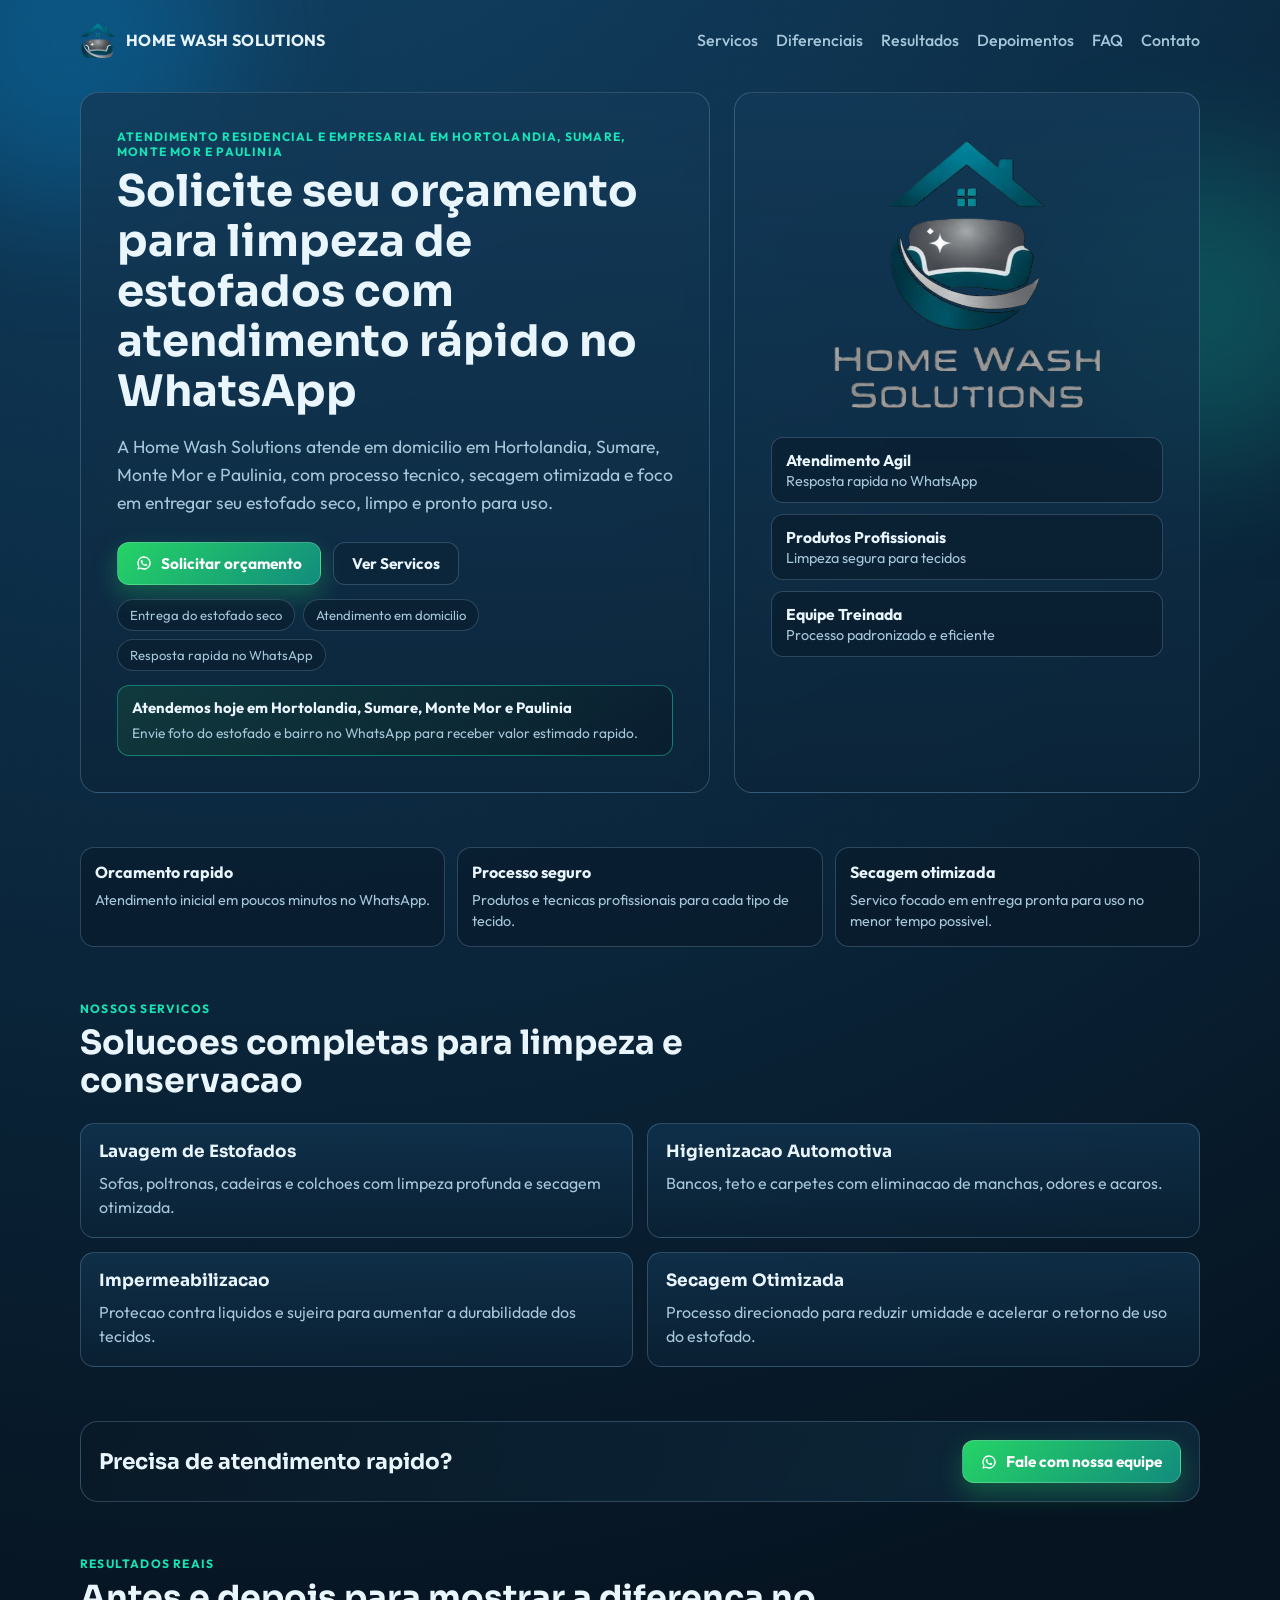
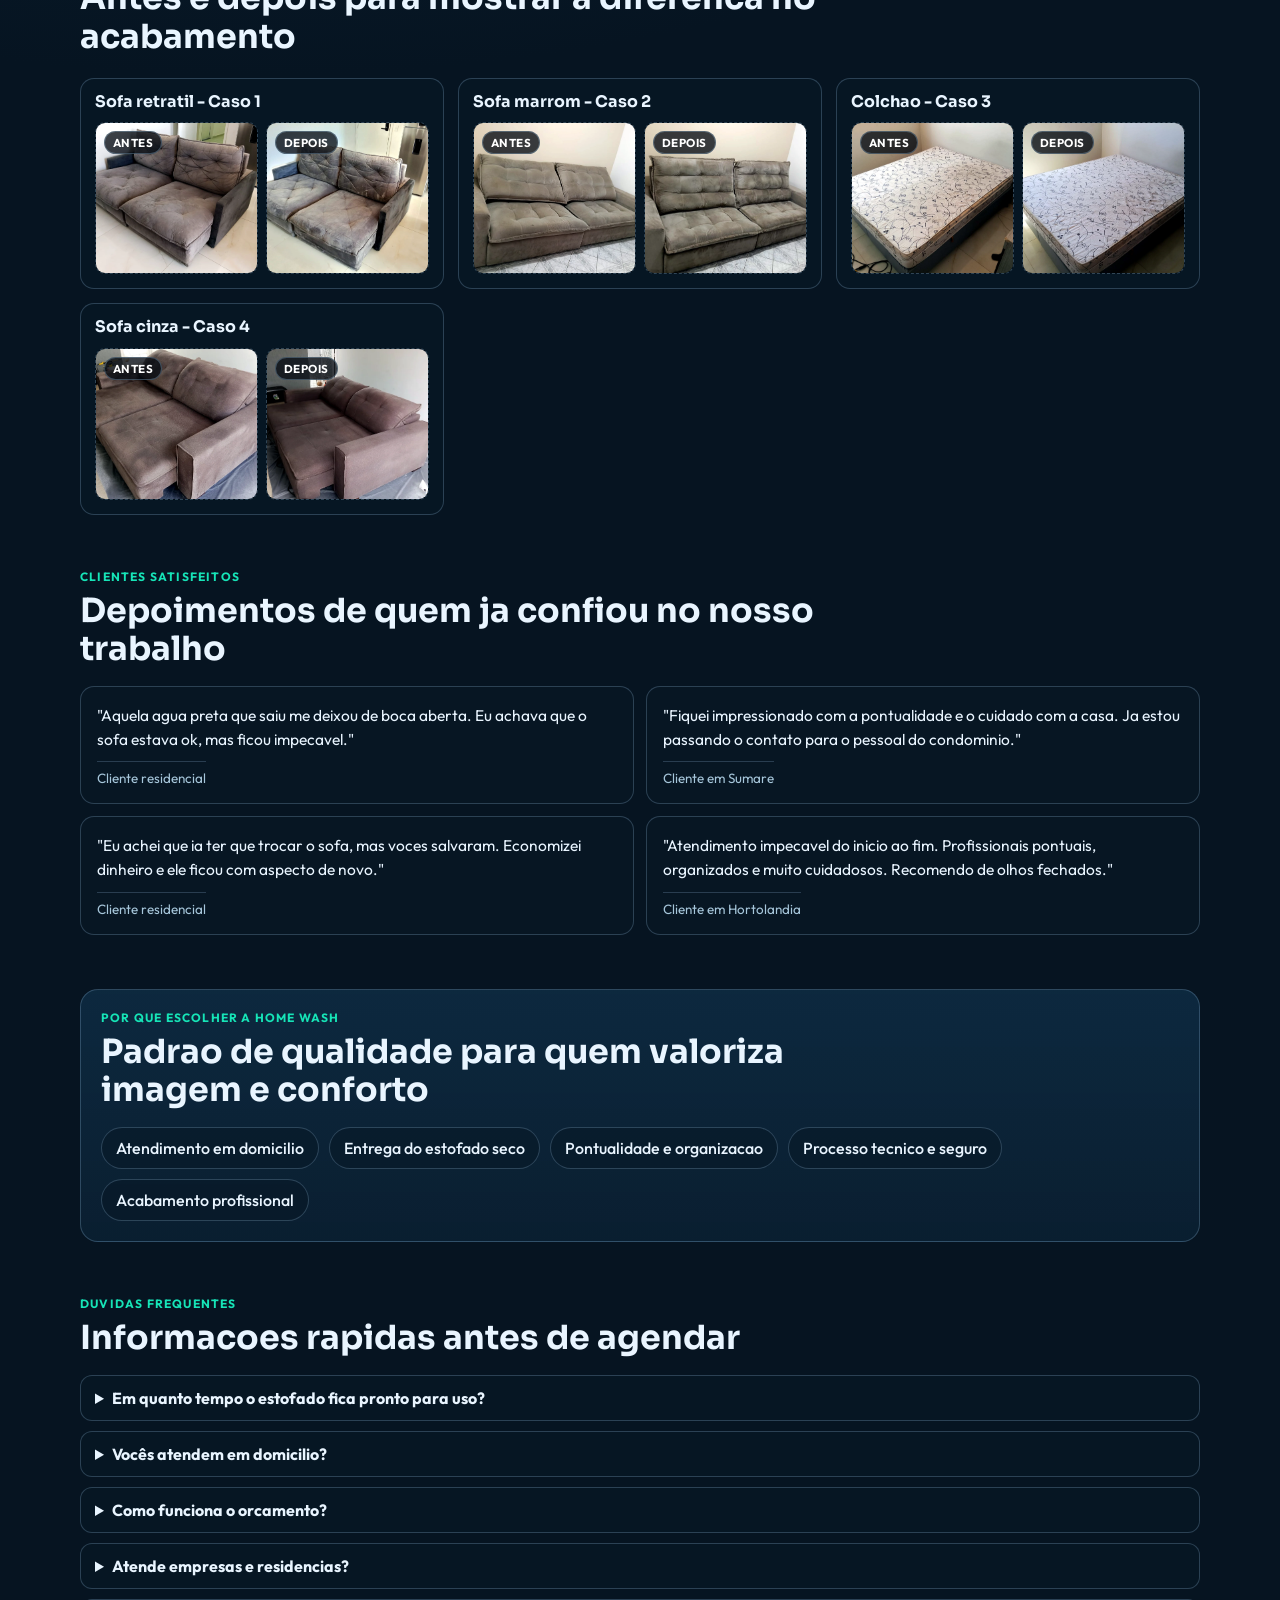
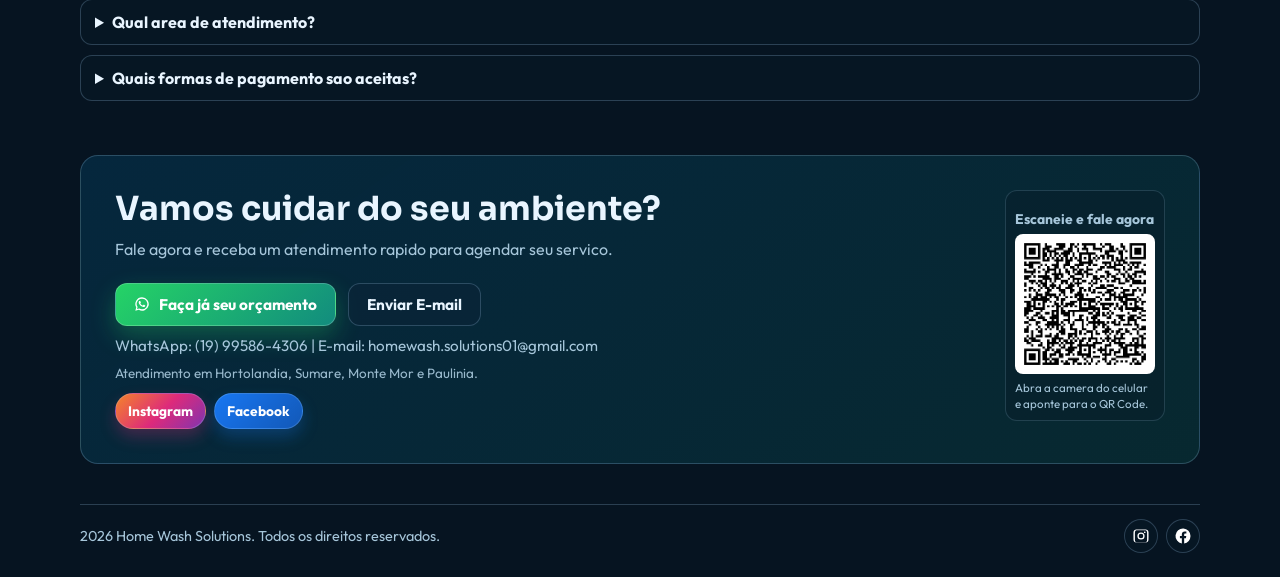
==== commit 317cd0ca: "Melhora SEO, conversao WhatsApp e pipeline de imagens" ====
--- a/index.html
+++ b/index.html
@@ -6,14 +6,18 @@
   <title>Limpeza de Sofa em Hortolandia, Sumare, Monte Mor e Paulinia | Home Wash Solutions</title>
   <meta name="description" content="Limpeza e higienizacao de estofados em Hortolandia, Sumare, Monte Mor e Paulinia. Orcamento rapido no WhatsApp e atendimento em domicilio." />
   <meta name="robots" content="index,follow" />
+  <meta name="theme-color" content="#061421" />
+  <link rel="canonical" href="https://homewashsolutions.github.io/" />
   <meta property="og:type" content="website" />
   <meta property="og:title" content="Limpeza de Sofa em Hortolandia e Regiao | Home Wash Solutions" />
   <meta property="og:description" content="Atendimento em domicilio com orcamento rapido no WhatsApp para sofas, colchoes e estofados." />
+  <meta property="og:url" content="https://homewashsolutions.github.io/" />
   <meta property="og:image" content="assets/resultados/google_ads/sofa3_comparativo_1200x628.jpg" />
   <meta property="og:locale" content="pt_BR" />
   <meta name="twitter:card" content="summary_large_image" />
   <meta name="twitter:title" content="Limpeza de Sofa em Hortolandia e Regiao" />
   <meta name="twitter:description" content="Limpeza profissional de estofados com atendimento rapido no WhatsApp." />
+  <meta name="twitter:image" content="assets/resultados/google_ads/sofa3_comparativo_1200x628.jpg" />
   <script type="application/ld+json">
     {
       "@context": "https://schema.org",
@@ -61,7 +65,7 @@
 
   <header class="topbar">
     <a class="brand" href="#inicio">
-      <img src="assets/logo_symbol_clean.png" alt="Home Wash" />
+      <img src="assets/logo_symbol_clean.png" alt="Home Wash" width="36" height="36" />
       <span>HOME WASH SOLUTIONS</span>
     </a>
     <nav>
@@ -104,7 +108,7 @@
     </section>
 
     <section class="hero-card">
-      <img class="logo-full" src="assets/logo_full_clean.png" alt="Logo Home Wash Solutions" />
+      <img class="logo-full" src="assets/logo_full_clean.png" alt="Logo Home Wash Solutions" width="290" height="290" />
       <div class="trust-grid">
         <article>
           <strong>Atendimento Agil</strong>
@@ -184,11 +188,11 @@
         <h3>Sofa retratil - Caso 1</h3>
         <div class="before-after-pair">
           <div class="before-after-slot">
-            <img class="before-after-image" src="assets/resultados/sofa1a.webp" alt="Sofa retratil antes da limpeza" loading="lazy" />
+            <img class="before-after-image" src="assets/resultados/sofa1a.webp" alt="Sofa retratil antes da limpeza" width="1200" height="900" loading="lazy" />
             <span class="before-after-label">Antes</span>
           </div>
           <div class="before-after-slot">
-            <img class="before-after-image" src="assets/resultados/sofa1d.webp" alt="Sofa retratil depois da limpeza" loading="lazy" />
+            <img class="before-after-image" src="assets/resultados/sofa1d.webp" alt="Sofa retratil depois da limpeza" width="1200" height="900" loading="lazy" />
             <span class="before-after-label">Depois</span>
           </div>
         </div>
@@ -197,11 +201,11 @@
         <h3>Sofa marrom - Caso 2</h3>
         <div class="before-after-pair">
           <div class="before-after-slot">
-            <img class="before-after-image" src="assets/resultados/sofa2a.webp" alt="Sofa marrom antes da limpeza" loading="lazy" />
+            <img class="before-after-image" src="assets/resultados/sofa2a.webp" alt="Sofa marrom antes da limpeza" width="1200" height="900" loading="lazy" />
             <span class="before-after-label">Antes</span>
           </div>
           <div class="before-after-slot">
-            <img class="before-after-image" src="assets/resultados/sofa2d.webp" alt="Sofa marrom depois da limpeza" loading="lazy" />
+            <img class="before-after-image" src="assets/resultados/sofa2d.webp" alt="Sofa marrom depois da limpeza" width="1200" height="900" loading="lazy" />
             <span class="before-after-label">Depois</span>
           </div>
         </div>
@@ -210,11 +214,11 @@
         <h3>Colchao - Caso 3</h3>
         <div class="before-after-pair">
           <div class="before-after-slot">
-            <img class="before-after-image" src="assets/resultados/colchao1a.webp" alt="Colchao antes da higienizacao" loading="lazy" />
+            <img class="before-after-image" src="assets/resultados/colchao1a.webp" alt="Colchao antes da higienizacao" width="1200" height="900" loading="lazy" />
             <span class="before-after-label">Antes</span>
           </div>
           <div class="before-after-slot">
-            <img class="before-after-image" src="assets/resultados/colchao1d.webp" alt="Colchao depois da higienizacao" loading="lazy" />
+            <img class="before-after-image" src="assets/resultados/colchao1d.webp" alt="Colchao depois da higienizacao" width="1200" height="900" loading="lazy" />
             <span class="before-after-label">Depois</span>
           </div>
         </div>
@@ -223,11 +227,11 @@
         <h3>Sofa cinza - Caso 4</h3>
         <div class="before-after-pair">
           <div class="before-after-slot">
-            <img class="before-after-image" src="assets/resultados/sofa3a.webp" alt="Sofa cinza antes da limpeza" loading="lazy" />
+            <img class="before-after-image" src="assets/resultados/sofa3a.webp" alt="Sofa cinza antes da limpeza" width="1200" height="900" loading="lazy" />
             <span class="before-after-label">Antes</span>
           </div>
           <div class="before-after-slot">
-            <img class="before-after-image" src="assets/resultados/sofa3d.webp" alt="Sofa cinza depois da limpeza" loading="lazy" />
+            <img class="before-after-image" src="assets/resultados/sofa3d.webp" alt="Sofa cinza depois da limpeza" width="1200" height="900" loading="lazy" />
             <span class="before-after-label">Depois</span>
           </div>
         </div>
@@ -337,7 +341,7 @@
         </div>
         <aside class="contact-qr" aria-label="QR Code do WhatsApp">
           <p class="qr-title">Escaneie e fale agora</p>
-          <img src="assets/whatsapp_qr.png" alt="QR Code para iniciar conversa no WhatsApp" loading="lazy" />
+          <img src="assets/whatsapp_qr.png" alt="QR Code para iniciar conversa no WhatsApp" width="320" height="320" loading="lazy" />
           <span class="qr-caption">Abra a camera do celular e aponte para o QR Code.</span>
         </aside>
       </div>
@@ -373,13 +377,13 @@
 
   <script>
     const GOOGLE_ADS_ACCOUNT_ID = "AW-18009410978";
-    const GOOGLE_ADS_WHATSAPP_CONVERSION_LABEL = "";
 
     const whatsappPhone = "5519995864306";
     const baseWhatsappMessage = "Ola! Vi o site da Home Wash Solutions e gostaria de solicitar um orcamento para limpeza de estofados. Como funciona?";
     const isMobileDevice = /Android|iPhone|iPad|iPod|IEMobile|Opera Mini/i.test(navigator.userAgent || "");
     const currentUrl = new URL(window.location.href);
     const search = currentUrl.searchParams;
+    const GOOGLE_ADS_WHATSAPP_CONVERSION_LABEL = (search.get("ads_label") || "sadtCPDopo8cEKKbx4tD").trim();
 
     function buildTrackingSuffix(origin) {
       const trackingFields = [
--- a/style.css
+++ b/style.css
@@ -93,6 +93,7 @@
 nav {
   display: inline-flex;
   gap: 18px;
+  flex-wrap: wrap;
 }
 
 nav a {
@@ -735,6 +736,15 @@
     align-items: flex-start;
   }
 
+  nav {
+    width: 100%;
+    gap: 10px;
+  }
+
+  nav a {
+    font-size: 0.9rem;
+  }
+
   .btn {
     font-size: 0.9rem;
     padding: 10px 14px;
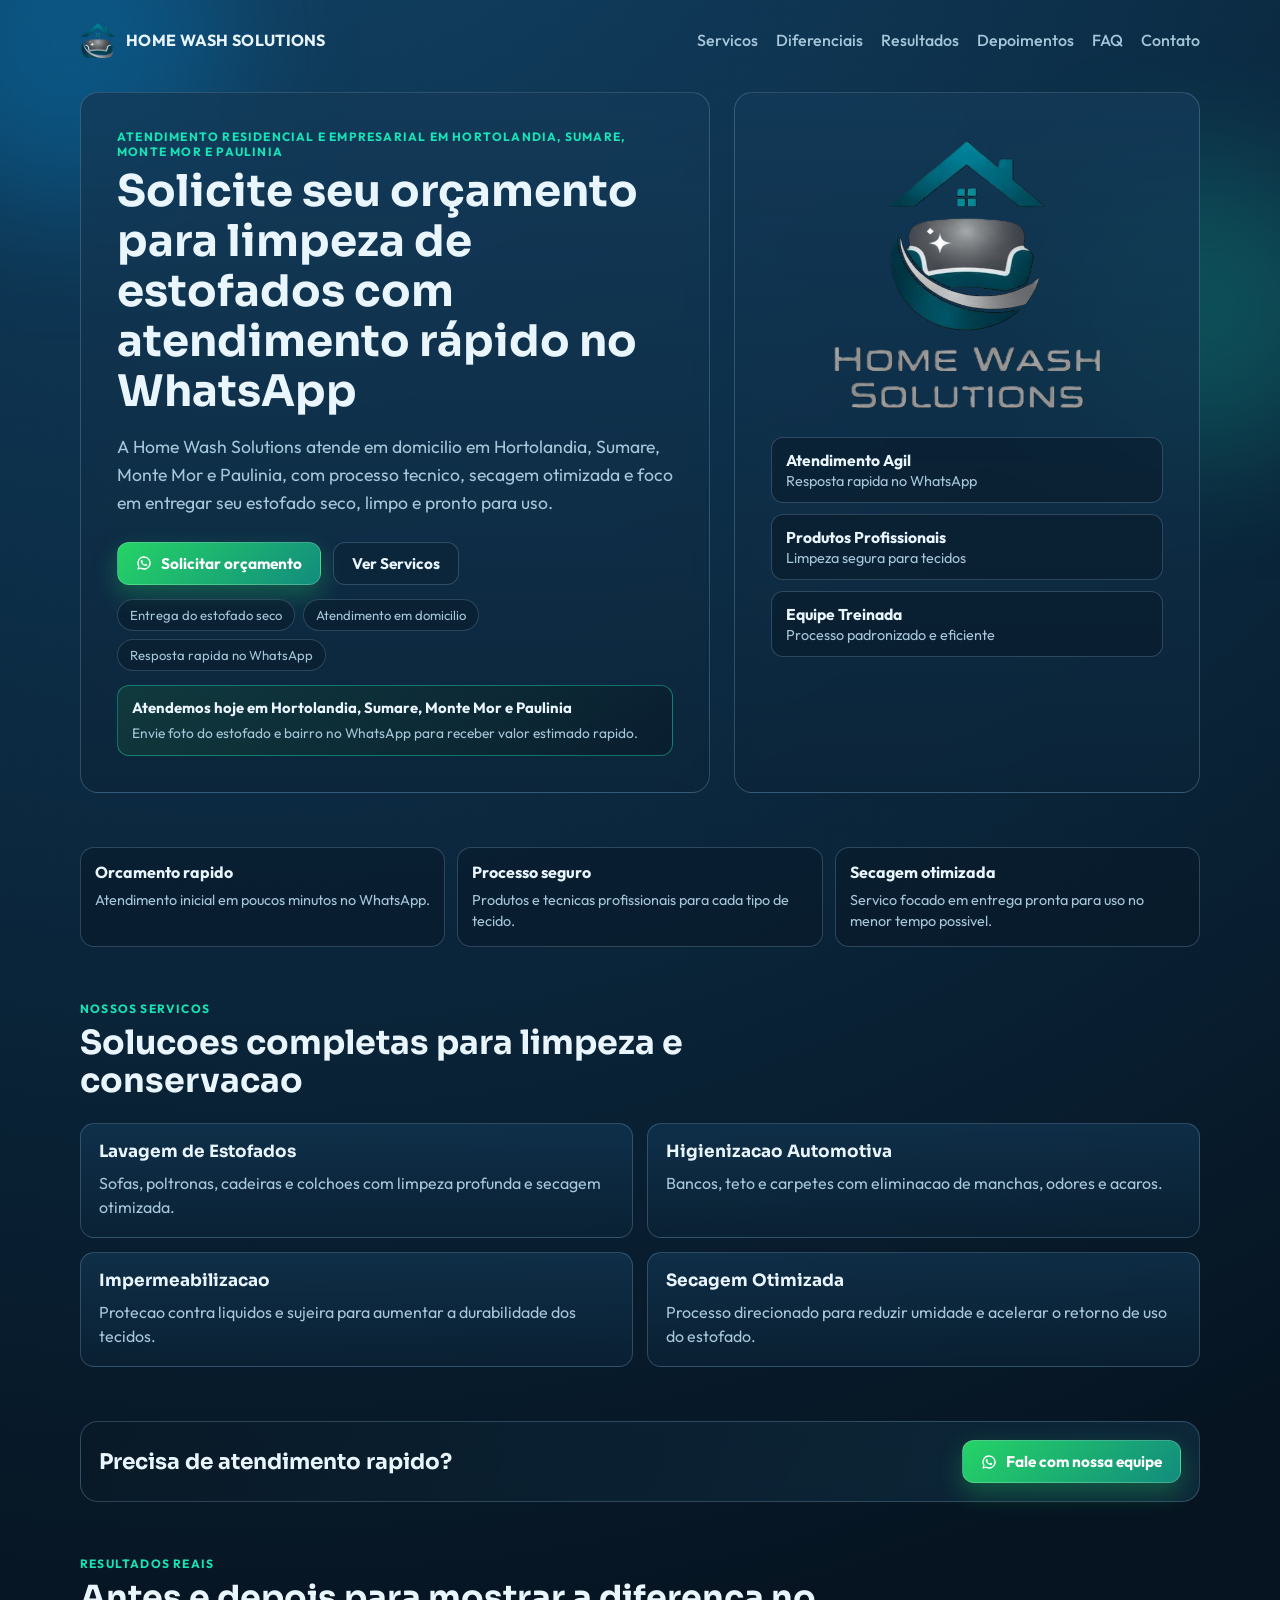
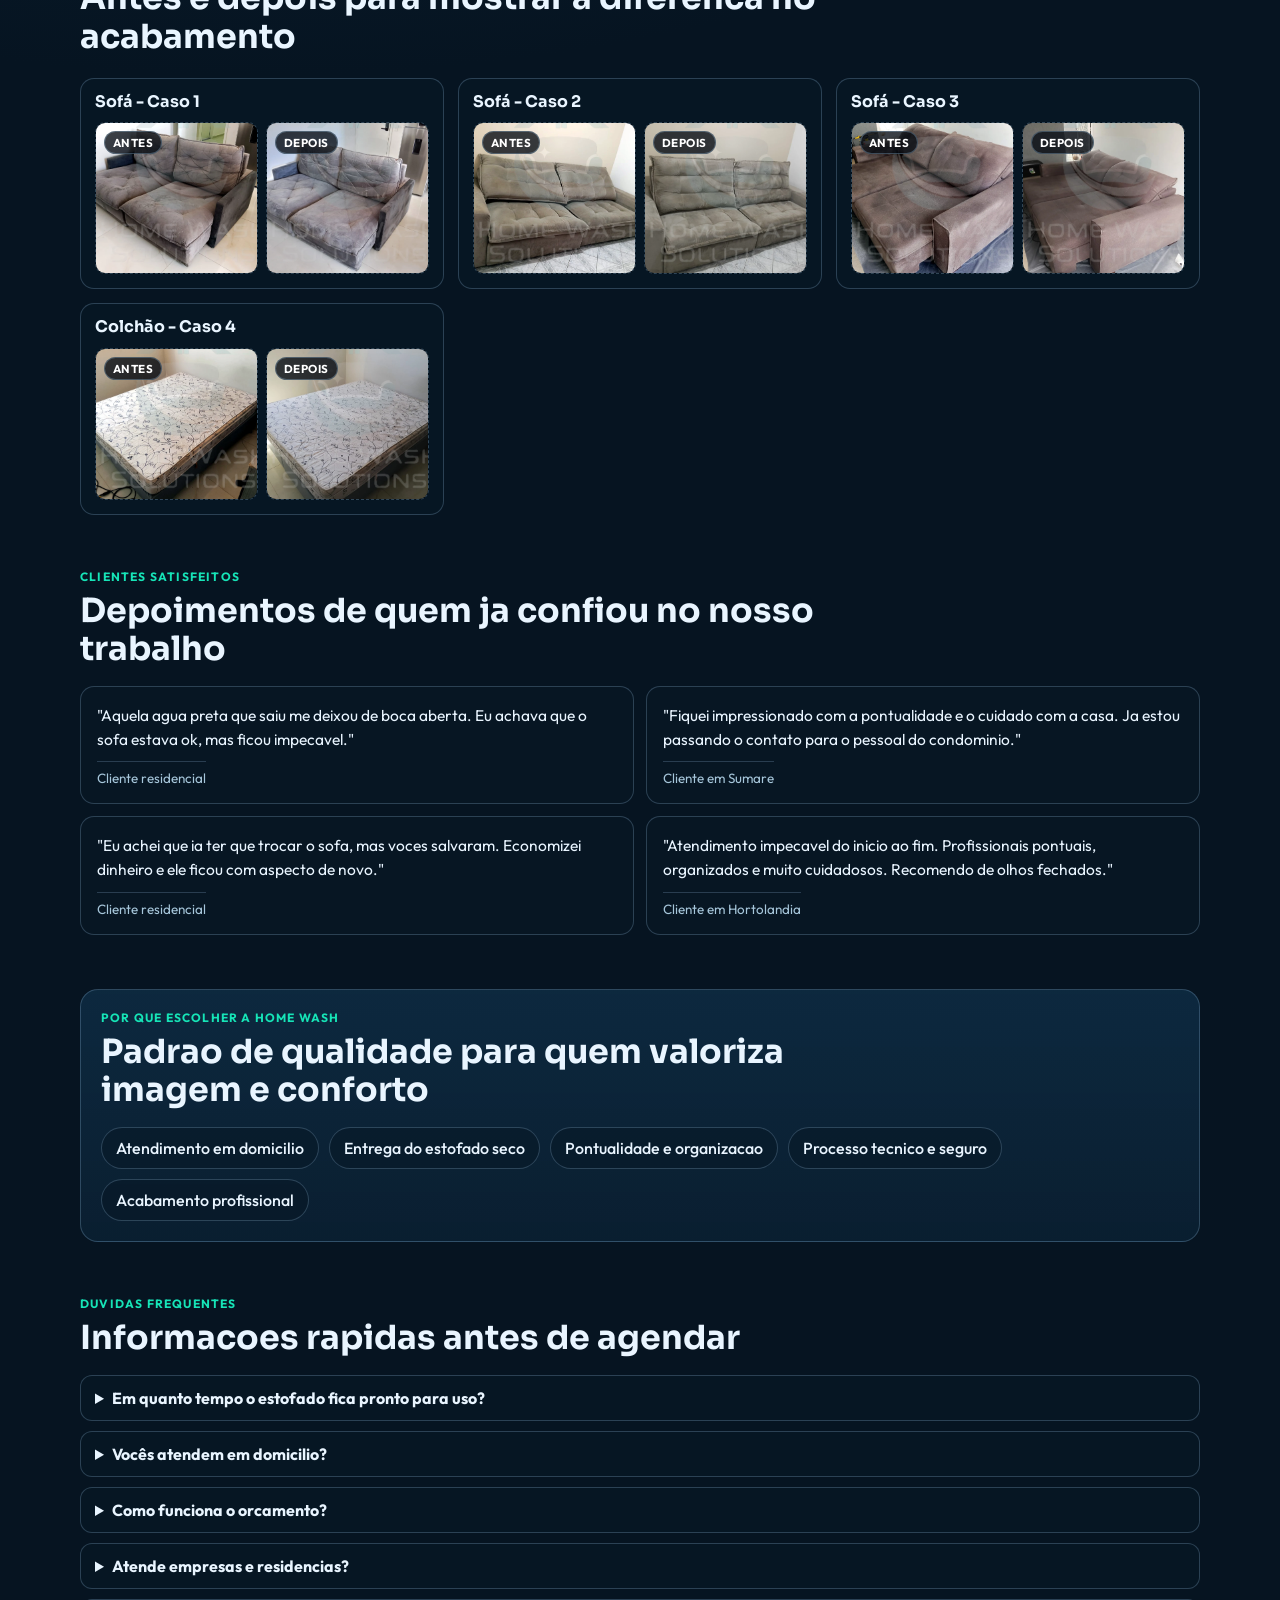
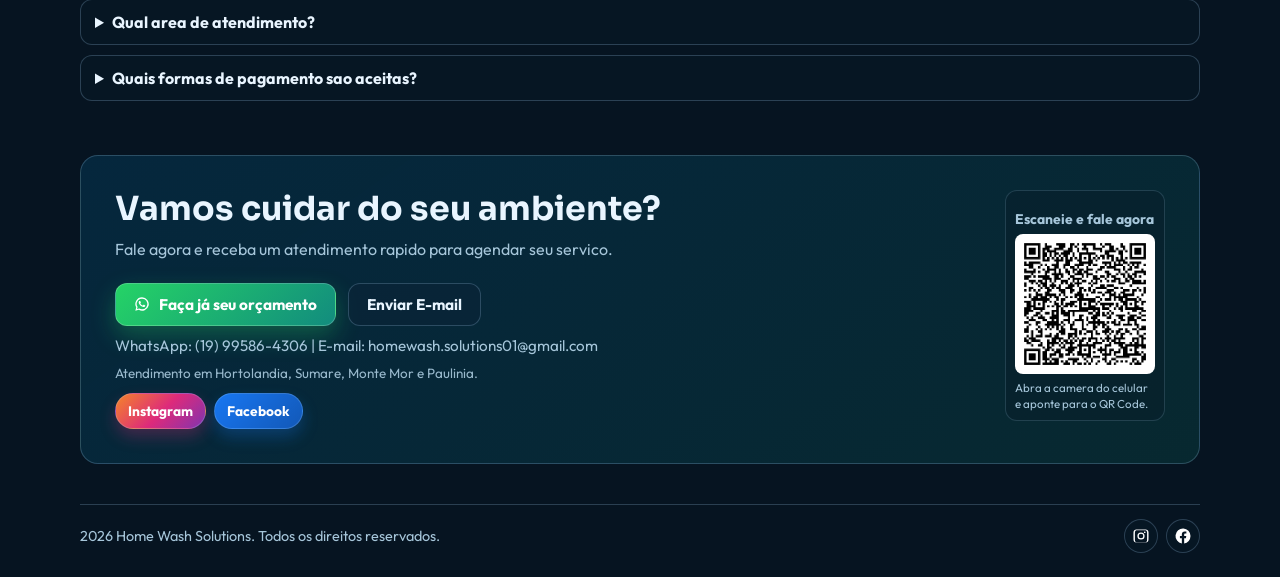
==== commit fd558b9a: "refactor: simplifica nomes de arquivos e títulos de casos - remove detalhes desnecessários" ====
--- a/index.html
+++ b/index.html
@@ -183,60 +183,7 @@
       <p class="kicker">Resultados reais</p>
       <h2>Antes e depois para mostrar a diferenca no acabamento</h2>
     </div>
-    <div class="before-after-grid">
-      <article class="before-after-card">
-        <h3>Sofa retratil - Caso 1</h3>
-        <div class="before-after-pair">
-          <div class="before-after-slot">
-            <img class="before-after-image" src="assets/resultados/sofa1a.webp" alt="Sofa retratil antes da limpeza" width="1200" height="900" loading="lazy" />
-            <span class="before-after-label">Antes</span>
-          </div>
-          <div class="before-after-slot">
-            <img class="before-after-image" src="assets/resultados/sofa1d.webp" alt="Sofa retratil depois da limpeza" width="1200" height="900" loading="lazy" />
-            <span class="before-after-label">Depois</span>
-          </div>
-        </div>
-      </article>
-      <article class="before-after-card">
-        <h3>Sofa marrom - Caso 2</h3>
-        <div class="before-after-pair">
-          <div class="before-after-slot">
-            <img class="before-after-image" src="assets/resultados/sofa2a.webp" alt="Sofa marrom antes da limpeza" width="1200" height="900" loading="lazy" />
-            <span class="before-after-label">Antes</span>
-          </div>
-          <div class="before-after-slot">
-            <img class="before-after-image" src="assets/resultados/sofa2d.webp" alt="Sofa marrom depois da limpeza" width="1200" height="900" loading="lazy" />
-            <span class="before-after-label">Depois</span>
-          </div>
-        </div>
-      </article>
-      <article class="before-after-card">
-        <h3>Colchao - Caso 3</h3>
-        <div class="before-after-pair">
-          <div class="before-after-slot">
-            <img class="before-after-image" src="assets/resultados/colchao1a.webp" alt="Colchao antes da higienizacao" width="1200" height="900" loading="lazy" />
-            <span class="before-after-label">Antes</span>
-          </div>
-          <div class="before-after-slot">
-            <img class="before-after-image" src="assets/resultados/colchao1d.webp" alt="Colchao depois da higienizacao" width="1200" height="900" loading="lazy" />
-            <span class="before-after-label">Depois</span>
-          </div>
-        </div>
-      </article>
-      <article class="before-after-card">
-        <h3>Sofa cinza - Caso 4</h3>
-        <div class="before-after-pair">
-          <div class="before-after-slot">
-            <img class="before-after-image" src="assets/resultados/sofa3a.webp" alt="Sofa cinza antes da limpeza" width="1200" height="900" loading="lazy" />
-            <span class="before-after-label">Antes</span>
-          </div>
-          <div class="before-after-slot">
-            <img class="before-after-image" src="assets/resultados/sofa3d.webp" alt="Sofa cinza depois da limpeza" width="1200" height="900" loading="lazy" />
-            <span class="before-after-label">Depois</span>
-          </div>
-        </div>
-      </article>
-    </div>
+    <div id="before-after-grid" class="before-after-grid"></div>
   </section>
 
   <section id="depoimentos" class="section testimonials">
@@ -456,6 +403,56 @@
     });
 
     document.getElementById('year').textContent = new Date().getFullYear();
+
+    // ── Renderização dinâmica da seção de Resultados ─────────────────────────
+    (function () {
+      var DEFAULTS = [
+        { id: 'c1', titulo: 'Sofá - Caso 1',
+          antes:  { src: 'assets/resultados/resultado_1_antes.webp', alt: 'Sofá antes da limpeza' },
+          depois: { src: 'assets/resultados/resultado_1.webp',       alt: 'Sofá depois da limpeza' } },
+        { id: 'c2', titulo: 'Sofá - Caso 2',
+          antes:  { src: 'assets/resultados/resultado_2_antes.webp', alt: 'Sofá antes da limpeza' },
+          depois: { src: 'assets/resultados/resultado_2.webp',       alt: 'Sofá depois da limpeza' } },
+        { id: 'c3', titulo: 'Sofá - Caso 3',
+          antes:  { src: 'assets/resultados/resultado_3_antes.webp', alt: 'Sofá antes da limpeza' },
+          depois: { src: 'assets/resultados/resultado_3.webp',       alt: 'Sofá depois da limpeza' } },
+        { id: 'c4', titulo: 'Colchão - Caso 4',
+          antes:  { src: 'assets/resultados/resultado_4_antes.webp', alt: 'Colchão antes da higienização' },
+          depois: { src: 'assets/resultados/resultado_4.webp',       alt: 'Colchão depois da higienização' } }
+      ];
+
+      function esc(s) {
+        return String(s || '').replace(/&/g, '&amp;').replace(/</g, '&lt;').replace(/>/g, '&gt;').replace(/"/g, '&quot;');
+      }
+
+      function safeSrc(s) {
+        if (!s) return '';
+        if (/^data:image\/(jpeg|png|webp|gif);base64,/.test(s)) return s;
+        if (/^assets\//.test(s)) return s;
+        if (/^https?:\/\//.test(s)) return s;
+        return '';
+      }
+
+      var grid = document.getElementById('before-after-grid');
+      if (!grid) return;
+
+      try {
+        var stored = localStorage.getItem('hw_resultados');
+        var data = stored ? JSON.parse(stored) : DEFAULTS;
+        grid.innerHTML = data.map(function (c) {
+          var anteSrc  = safeSrc(c.antes  && c.antes.src);
+          var depSrc   = safeSrc(c.depois && c.depois.src);
+          return '<article class="before-after-card">'
+            + '<h3>' + esc(c.titulo) + '</h3>'
+            + '<div class="before-after-pair">'
+            + (anteSrc ? '<div class="before-after-slot"><img class="before-after-image" src="' + esc(anteSrc) + '" alt="' + esc(c.antes.alt) + '" width="1200" height="900" loading="lazy" /><span class="before-after-label">Antes</span></div>' : '')
+            + (depSrc  ? '<div class="before-after-slot"><img class="before-after-image" src="' + esc(depSrc)  + '" alt="' + esc(c.depois.alt) + '" width="1200" height="900" loading="lazy" /><span class="before-after-label">Depois</span></div>' : '')
+            + '</div></article>';
+        }).join('');
+      } catch (e) {
+        console.error('Erro ao carregar resultados:', e);
+      }
+    }());
   </script>
 </body>
 </html>
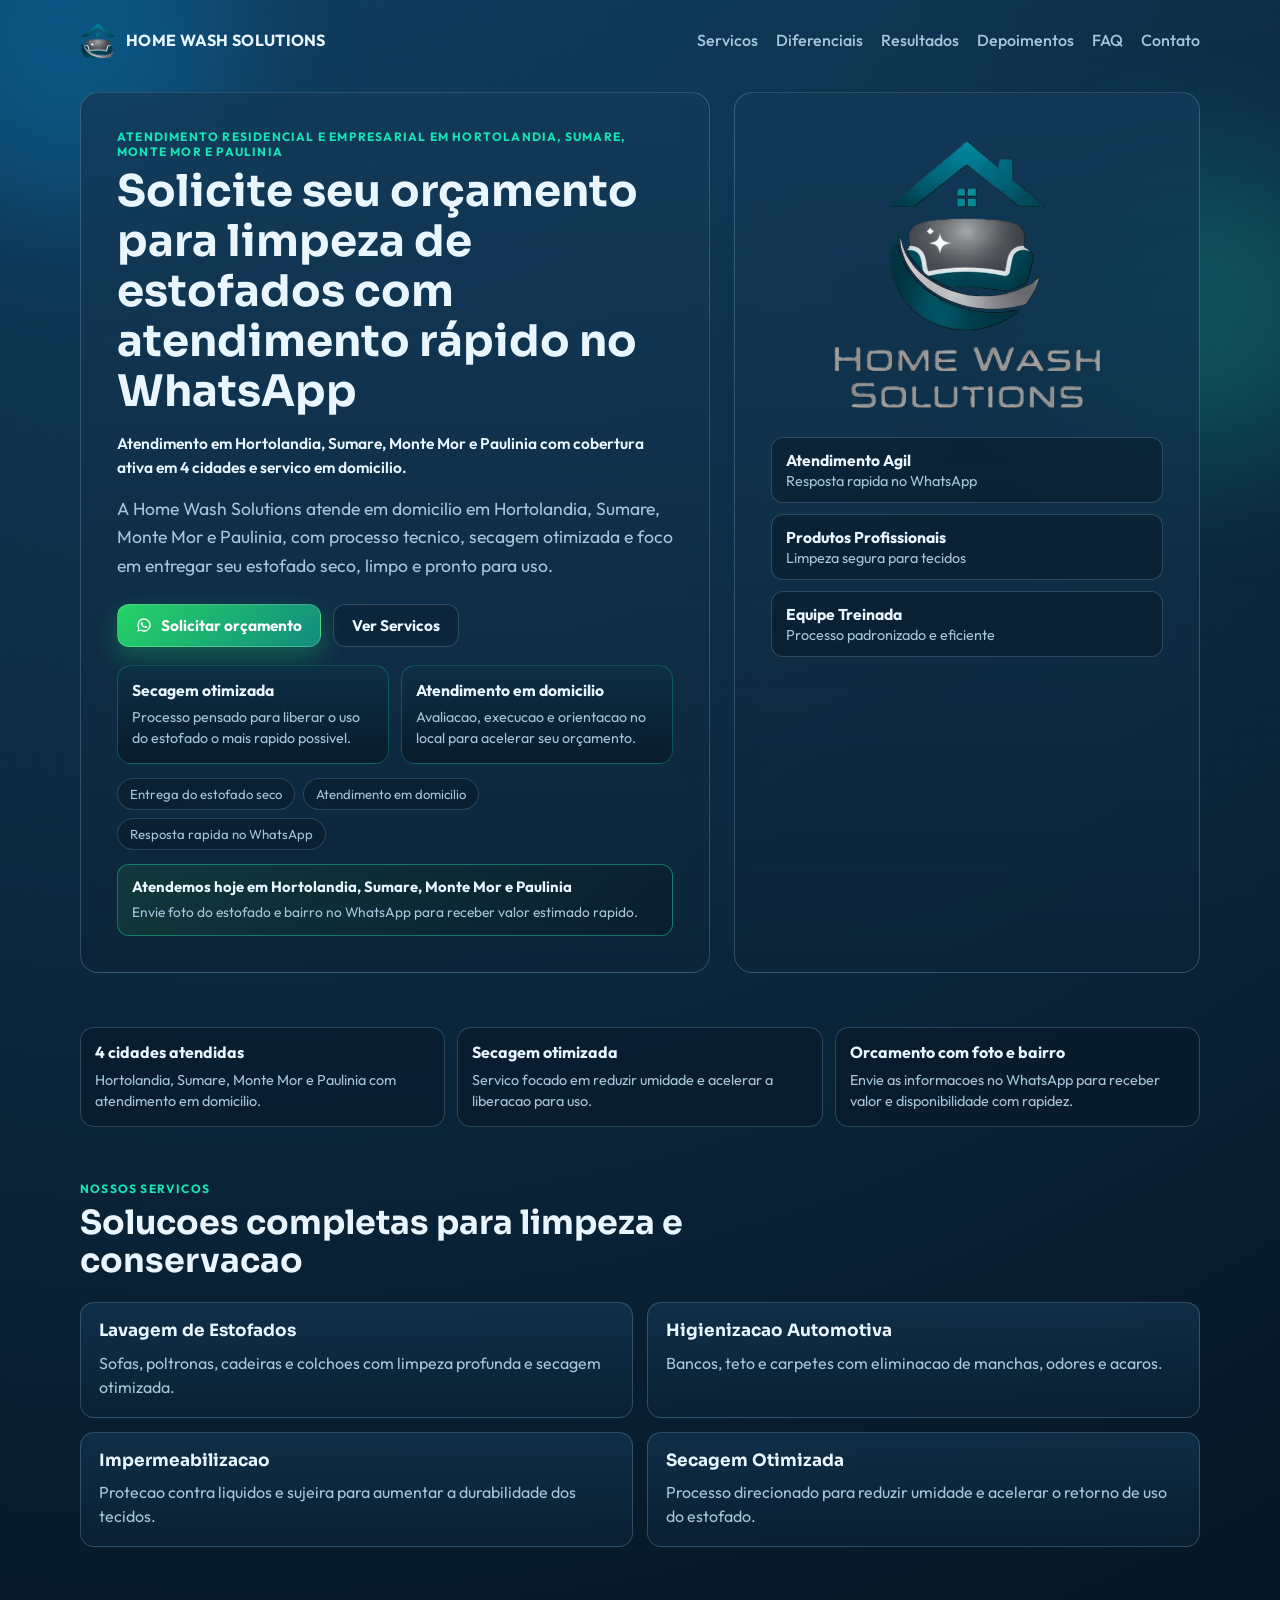
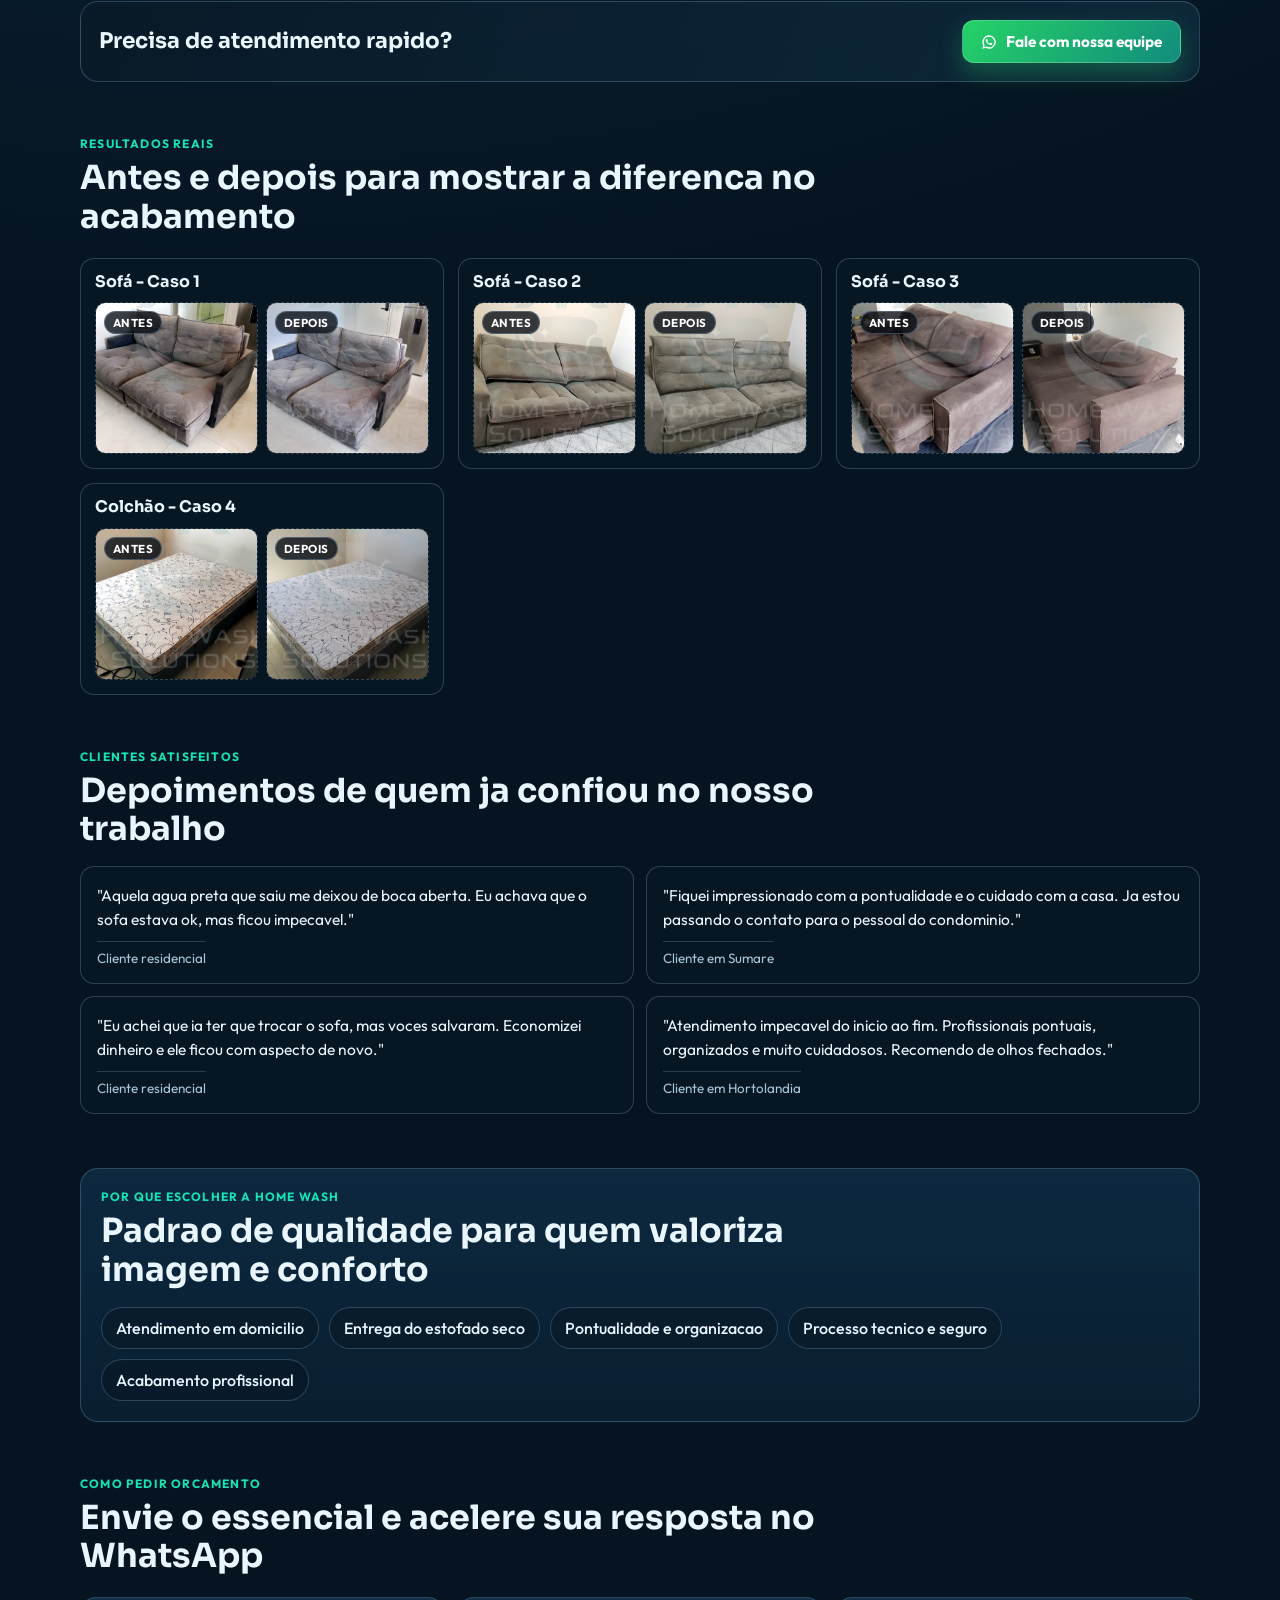
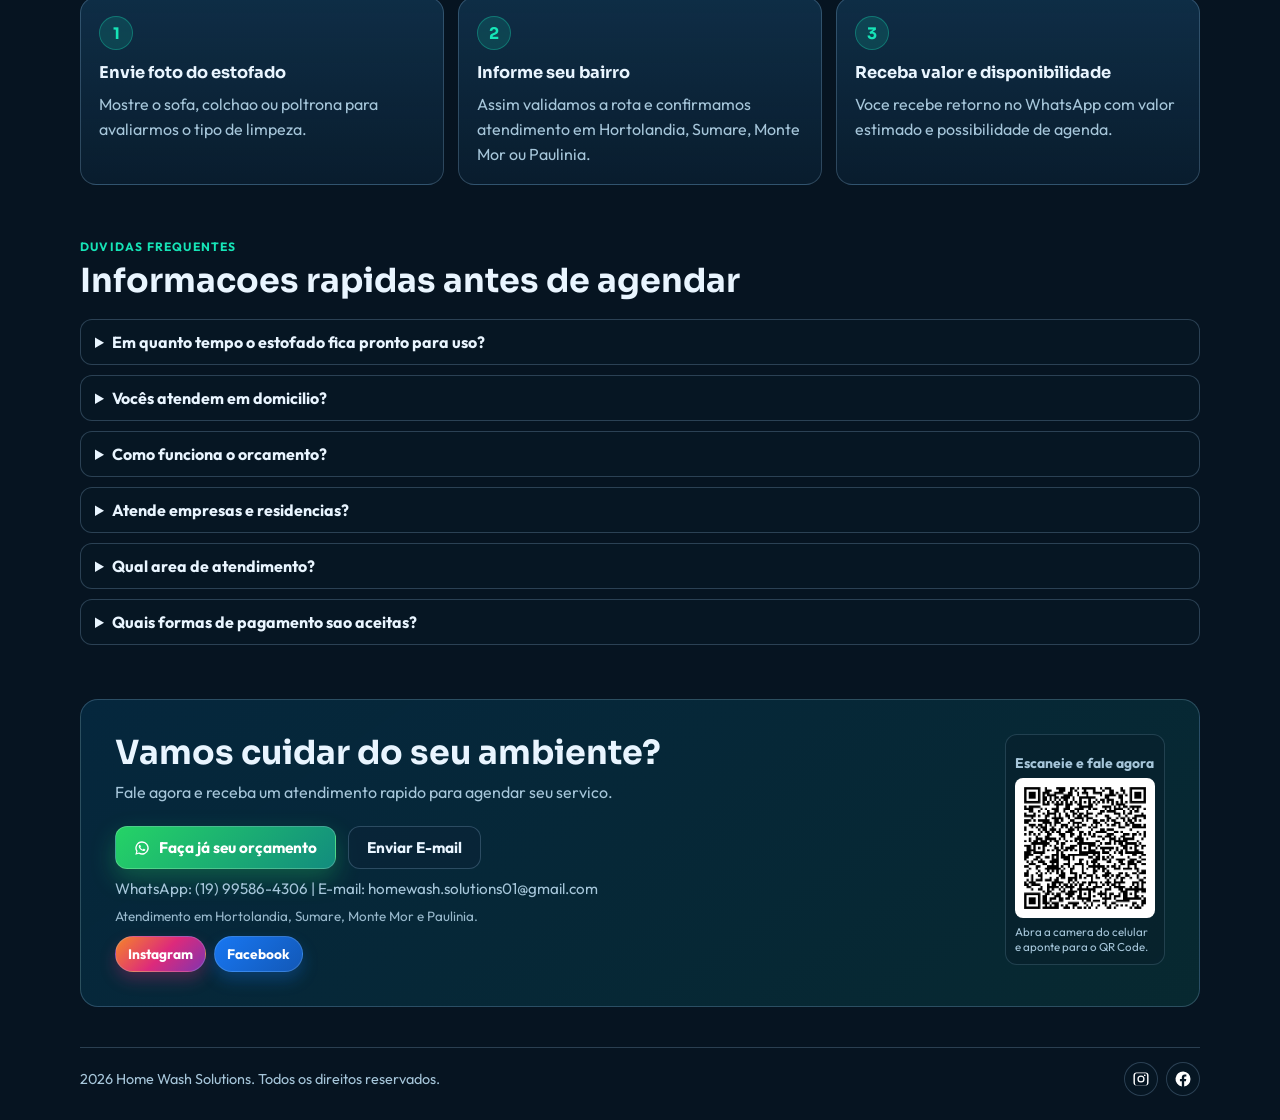
==== commit dd6882f5: "Ajusta prova de confianca e CTA mobile da landing page" ====
--- a/index.html
+++ b/index.html
@@ -82,6 +82,7 @@
     <section class="hero-copy">
       <p class="kicker">Atendimento residencial e empresarial em Hortolandia, Sumare, Monte Mor e Paulinia</p>
       <h1>Solicite seu orçamento para limpeza de estofados com atendimento rápido no WhatsApp</h1>
+      <p class="hero-proof">Atendimento em Hortolandia, Sumare, Monte Mor e Paulinia com cobertura ativa em 4 cidades e servico em domicilio.</p>
       <p class="lead">
         A Home Wash Solutions atende em domicilio em Hortolandia, Sumare, Monte Mor e Paulinia, com processo tecnico, secagem otimizada e foco em entregar seu estofado seco, limpo e pronto para uso.
       </p>
@@ -95,6 +96,16 @@
           <span>Solicitar orçamento</span>
         </a>
         <a class="btn btn-ghost" href="#servicos">Ver Servicos</a>
+      </div>
+      <div class="hero-highlights" aria-label="Diferenciais principais">
+        <article>
+          <strong>Secagem otimizada</strong>
+          <span>Processo pensado para liberar o uso do estofado o mais rapido possivel.</span>
+        </article>
+        <article>
+          <strong>Atendimento em domicilio</strong>
+          <span>Avaliacao, execucao e orientacao no local para acelerar seu orçamento.</span>
+        </article>
       </div>
       <div class="hero-points">
         <span>Entrega do estofado seco</span>
@@ -128,16 +139,16 @@
 
   <section class="section quick-proof" aria-label="Confianca e agilidade">
     <article>
-      <strong>Orcamento rapido</strong>
-      <span>Atendimento inicial em poucos minutos no WhatsApp.</span>
-    </article>
-    <article>
-      <strong>Processo seguro</strong>
-      <span>Produtos e tecnicas profissionais para cada tipo de tecido.</span>
+      <strong>4 cidades atendidas</strong>
+      <span>Hortolandia, Sumare, Monte Mor e Paulinia com atendimento em domicilio.</span>
     </article>
     <article>
       <strong>Secagem otimizada</strong>
-      <span>Servico focado em entrega pronta para uso no menor tempo possivel.</span>
+      <span>Servico focado em reduzir umidade e acelerar a liberacao para uso.</span>
+    </article>
+    <article>
+      <strong>Orcamento com foto e bairro</strong>
+      <span>Envie as informacoes no WhatsApp para receber valor e disponibilidade com rapidez.</span>
     </article>
   </section>
 
@@ -222,6 +233,30 @@
       <div class="feature-pill">Pontualidade e organizacao</div>
       <div class="feature-pill">Processo tecnico e seguro</div>
       <div class="feature-pill">Acabamento profissional</div>
+    </div>
+  </section>
+
+  <section class="section steps-section" aria-label="Como pedir orcamento">
+    <div class="section-head">
+      <p class="kicker">Como pedir orcamento</p>
+      <h2>Envie o essencial e acelere sua resposta no WhatsApp</h2>
+    </div>
+    <div class="steps-grid">
+      <article class="step-card">
+        <span class="step-number">1</span>
+        <h3>Envie foto do estofado</h3>
+        <p>Mostre o sofa, colchao ou poltrona para avaliarmos o tipo de limpeza.</p>
+      </article>
+      <article class="step-card">
+        <span class="step-number">2</span>
+        <h3>Informe seu bairro</h3>
+        <p>Assim validamos a rota e confirmamos atendimento em Hortolandia, Sumare, Monte Mor ou Paulinia.</p>
+      </article>
+      <article class="step-card">
+        <span class="step-number">3</span>
+        <h3>Receba valor e disponibilidade</h3>
+        <p>Voce recebe retorno no WhatsApp com valor estimado e possibilidade de agenda.</p>
+      </article>
     </div>
   </section>
 
@@ -313,13 +348,13 @@
     </div>
   </footer>
 
-  <a class="wa-float" href="https://wa.me/5519995864306" data-whatsapp-link="true" data-whatsapp-origin="float_mobile" target="_blank" rel="noopener noreferrer" aria-label="Abrir WhatsApp para solicitar orcamento">
+  <a class="wa-float" href="https://wa.me/5519995864306" data-whatsapp-link="true" data-whatsapp-origin="float_mobile" target="_blank" rel="noopener noreferrer" aria-label="Abrir WhatsApp para enviar foto e solicitar orcamento">
     <span class="btn-icon" aria-hidden="true">
       <svg viewBox="0 0 24 24" width="16" height="16" focusable="false" aria-hidden="true">
         <path d="M12 2a10 10 0 0 0-8.64 15.03L2 22l5.14-1.34A10 10 0 1 0 12 2Zm0 18a8 8 0 0 1-4.08-1.12l-.29-.17-3.06.8.82-2.98-.19-.3A8 8 0 1 1 12 20Zm4.5-6.02c-.25-.13-1.45-.72-1.68-.8-.22-.08-.38-.12-.55.13-.16.25-.62.79-.76.95-.14.17-.28.19-.53.06-.25-.13-1.06-.39-2.02-1.23-.74-.66-1.24-1.48-1.39-1.72-.14-.25-.01-.38.11-.51.11-.11.25-.28.37-.42.13-.14.17-.25.25-.42.08-.17.04-.31-.02-.44-.07-.13-.55-1.33-.75-1.82-.19-.47-.39-.41-.54-.41h-.46c-.17 0-.43.06-.66.31-.22.25-.85.83-.85 2.02s.87 2.35.99 2.52c.12.17 1.71 2.6 4.15 3.65.58.25 1.03.4 1.38.51.58.18 1.12.16 1.54.1.47-.07 1.45-.59 1.65-1.15.2-.56.2-1.04.14-1.15-.07-.1-.22-.16-.47-.29Z"/>
       </svg>
     </span>
-    <span>WhatsApp</span>
+    <span>Enviar foto e pedir orcamento</span>
   </a>
 
   <script>
--- a/style.css
+++ b/style.css
@@ -158,11 +158,47 @@
   margin: 16px 0 0;
 }
 
+.hero-proof {
+  margin: 14px 0 0;
+  max-width: 62ch;
+  color: var(--text);
+  font-size: 0.97rem;
+  line-height: 1.55;
+  font-weight: 600;
+}
+
 .cta-row {
   display: flex;
   flex-wrap: wrap;
   gap: 12px;
   margin-top: 24px;
+}
+
+.hero-highlights {
+  margin-top: 18px;
+  display: grid;
+  grid-template-columns: repeat(2, minmax(0, 1fr));
+  gap: 12px;
+}
+
+.hero-highlights article {
+  border: 1px solid rgba(22, 228, 183, 0.26);
+  border-radius: 14px;
+  background: linear-gradient(180deg, rgba(14, 49, 72, 0.82), rgba(8, 22, 35, 0.72));
+  padding: 14px;
+}
+
+.hero-highlights strong {
+  display: block;
+  font-size: 0.98rem;
+}
+
+.hero-highlights span {
+  display: block;
+  margin-top: 7px;
+  color: var(--muted);
+  font-size: 0.89rem;
+  line-height: 1.5;
 }
 
 .hero-points {
@@ -499,6 +535,45 @@
   gap: 10px;
 }
 
+.steps-grid {
+  margin-top: 22px;
+  display: grid;
+  grid-template-columns: repeat(3, minmax(0, 1fr));
+  gap: 14px;
+}
+
+.step-card {
+  border: 1px solid var(--line);
+  border-radius: 16px;
+  padding: 18px;
+  background: linear-gradient(180deg, rgba(19, 58, 88, 0.68), rgba(12, 36, 56, 0.56));
+}
+
+.step-number {
+  width: 34px;
+  height: 34px;
+  display: inline-flex;
+  align-items: center;
+  justify-content: center;
+  border-radius: 50%;
+  background: rgba(22, 228, 183, 0.14);
+  border: 1px solid rgba(22, 228, 183, 0.32);
+  color: var(--accent);
+  font-weight: 700;
+  font-family: "Sora", sans-serif;
+}
+
+.step-card h3 {
+  margin-top: 14px;
+  font-size: 1.02rem;
+}
+
+.step-card p {
+  margin: 9px 0 0;
+  color: var(--muted);
+  line-height: 1.55;
+}
+
 .feature-pill {
   border: 1px solid var(--line);
   border-radius: 999px;
@@ -672,14 +747,16 @@
   display: none;
   align-items: center;
   gap: 8px;
-  padding: 11px 14px;
+  padding: 13px 16px;
+  max-width: calc(100vw - 32px);
   border-radius: 999px;
   color: #fff;
   text-decoration: none;
   font-weight: 700;
+  font-size: 0.95rem;
   border: 1px solid rgba(255, 255, 255, 0.2);
   background: linear-gradient(135deg, var(--whatsapp), var(--whatsapp-strong));
-  box-shadow: 0 12px 24px rgba(37, 211, 102, 0.35);
+  box-shadow: 0 16px 32px rgba(37, 211, 102, 0.4);
 }
 
 .wa-float:hover {
@@ -692,6 +769,8 @@
   }
 
   .quick-proof,
+  .hero-highlights,
+  .steps-grid,
   .before-after-grid,
   .testimonials-grid {
     grid-template-columns: 1fr;
@@ -752,6 +831,10 @@
 
   .wa-float {
     display: inline-flex;
+    right: 12px;
+    bottom: 12px;
+    left: 12px;
+    justify-content: center;
   }
 
   .brand span {
